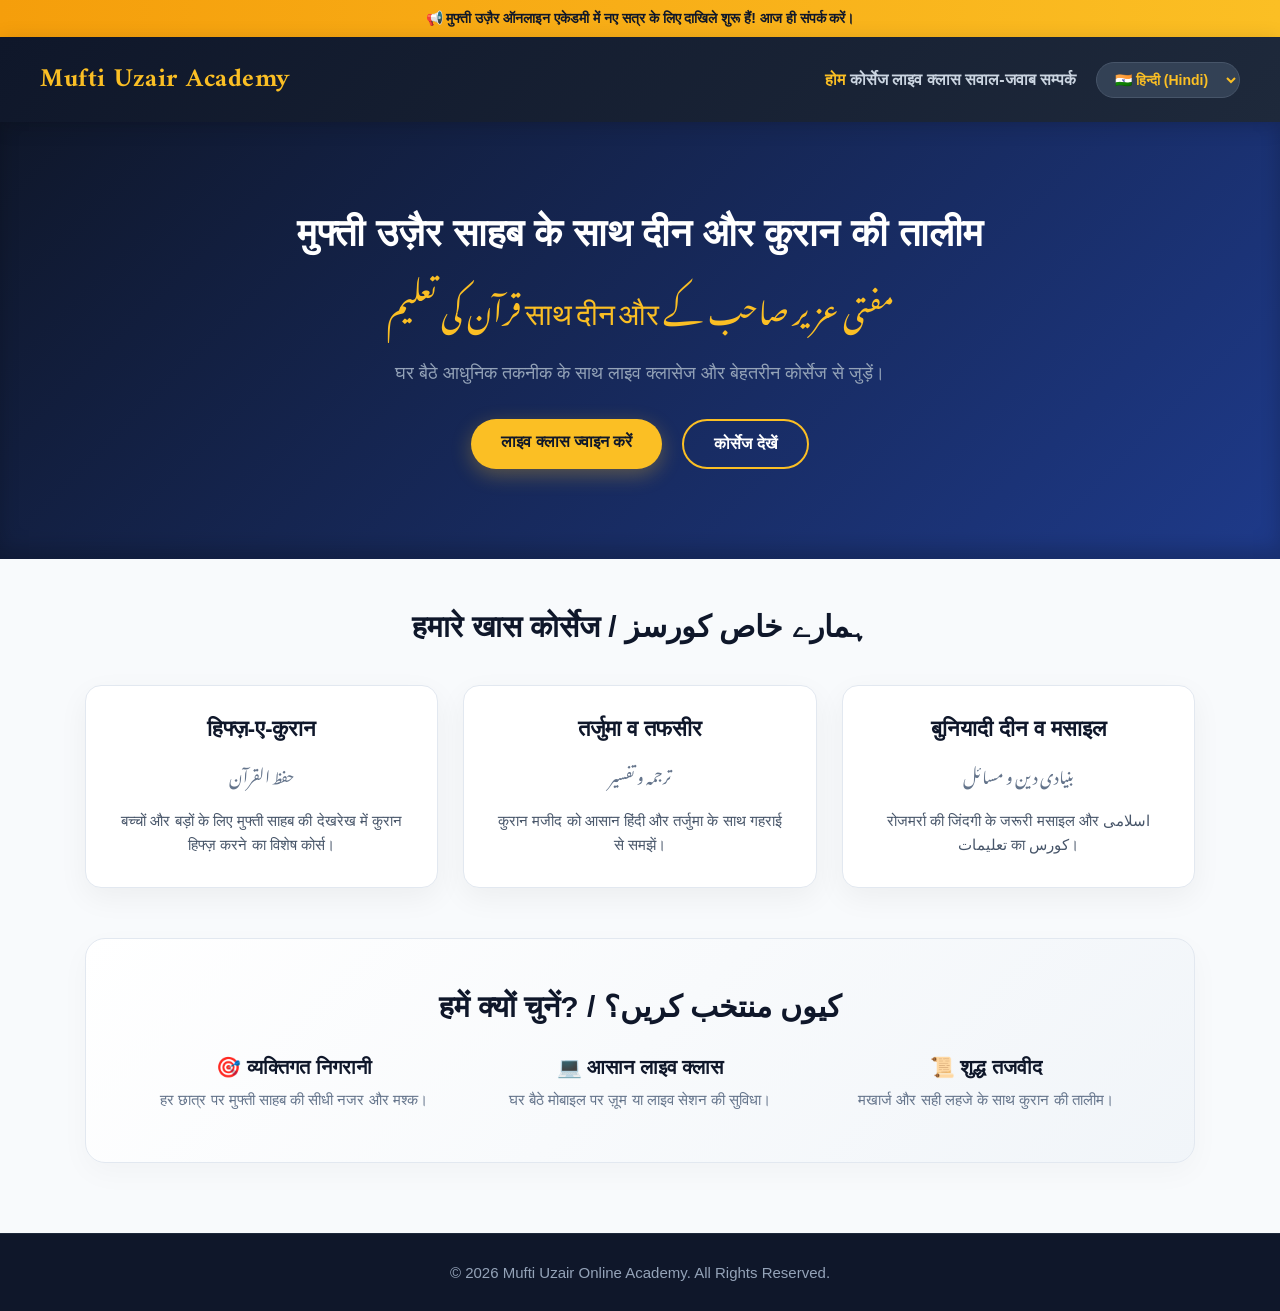
==== index.html @ c464a892 "Update index.html" ====
<!DOCTYPE html>
<html lang="hi">
<head>
    <meta charset="UTF-8">
    <meta name="viewport" content="width=device-width, initial-scale=1.0">
    <title>Mufti Uzair Online Academy - मुफ्ती उज़ैर ऑनलाइन एकेडमी</title>
    <!-- Google Fonts for World-Class Look -->
    <link href="https://fonts.googleapis.com/css2?family=Amiri:wght@700&family=Noto+Nastaliq+Urdu:wght@700&family=Segoe+UI:wght@400;600;700&display=swap" rel="stylesheet">
    <style>
        * {
            margin: 0;
            padding: 0;
            box-sizing: border-box;
            font-family: 'Segoe UI', Tahoma, Geneva, Verdana, sans-serif;
        }
        body {
            background-color: #f8fafc;
            color: #1e293b;
        }
        /* Top Notice Bar with Glow */
        .notice-bar {
            background: linear-gradient(90deg, #f59e0b, #fbbf24);
            color: #0f172a;
            text-align: center;
            padding: 10px;
            font-size: 14px;
            font-weight: 700;
            box-shadow: 0 2px 10px rgba(245, 158, 11, 0.3);
        }
        /* Header / Navbar */
        header {
            background: linear-gradient(135deg, #0f172a, #1e293b);
            color: white;
            padding: 20px 40px;
            display: flex;
            justify-content: space-between;
            align-items: center;
            box-shadow: 0 4px 20px rgba(0,0,0,0.15);
            flex-wrap: wrap;
            gap: 15px;
            position: sticky;
            top: 0;
            z-index: 1000;
        }
        .logo {
            font-size: 26px;
            font-weight: bold;
            color: #fbbf24;
            font-family: 'Amiri', serif;
            letter-spacing: 0.5px;
        }
        .nav-container {
            display: flex;
            align-items: center;
            gap: 20px;
            flex-wrap: wrap;
        }
        nav a {
            color: #cbd5e1;
            text-decoration: none;
            font-size: 16px;
            font-weight: 600;
            transition: 0.3s;
        }
        nav a:hover, nav a.active {
            color: #fbbf24;
        }
        /* Language Selector Dropdown */
        .lang-select {
            background-color: #334155;
            color: #fbbf24;
            border: 1px solid #475569;
            padding: 8px 14px;
            border-radius: 25px;
            font-size: 14px;
            font-weight: 600;
            cursor: pointer;
            outline: none;
            transition: 0.3s;
        }
        .lang-select:hover {
            border-color: #fbbf24;
        }
        .lang-select option {
            background-color: #1e293b;
            color: white;
        }
        /* Hero Section (Grand Entrance) */
        .hero {
            background: linear-gradient(135deg, #0f172a, #1e3a8a);
            color: white;
            text-align: center;
            padding: 90px 20px;
            box-shadow: inset 0 -10px 20px rgba(0,0,0,0.2);
        }
        .hero h1 {
            font-size: 38px;
            margin-bottom: 12px;
            color: #ffffff;
            font-weight: 700;
        }
        .hero .urdu-title {
            font-family: 'Noto Nastaliq Urdu', serif;
            font-size: 30px;
            color: #fbbf24;
            margin-bottom: 20px;
            direction: rtl;
        }
        .hero p {
            font-size: 18px;
            margin-bottom: 35px;
            color: #94a3b8;
            max-width: 700px;
            margin-left: auto;
            margin-right: auto;
        }
        .btn-container {
            display: flex;
            justify-content: center;
            gap: 20px;
            flex-wrap: wrap;
        }
        .btn {
            background-color: #fbbf24;
            color: #0f172a;
            padding: 14px 30px;
            border-radius: 30px;
            text-decoration: none;
            font-weight: 700;
            font-size: 16px;
            box-shadow: 0 6px 20px rgba(251, 191, 36, 0.3);
            transition: all 0.3s ease;
        }
        .btn-outline {
            background-color: transparent;
            color: white;
            border: 2px solid #fbbf24;
            box-shadow: none;
        }
        .btn:hover {
            transform: translateY(-3px);
            box-shadow: 0 10px 25px rgba(251, 191, 36, 0.4);
            background-color: #f59e0b;
            color: white;
        }
        .btn-outline:hover {
            background-color: #fbbf24;
            color: #0f172a;
        }
        /* Courses & Features Container */
        .container {
            max-width: 1150px;
            margin: 50px auto;
            padding: 0 20px;
        }
        .section-title {
            text-align: center;
            font-size: 30px;
            margin-bottom: 40px;
            color: #0f172a;
            font-weight: 700;
        }
        .grid {
            display: grid;
            grid-template-columns: repeat(auto-fit, minmax(300px, 1fr));
            gap: 25px;
        }
        /* Premium Glass Cards */
        .card {
            background: white;
            padding: 30px;
            border-radius: 16px;
            box-shadow: 0 10px 30px rgba(0,0,0,0.05);
            text-align: center;
            transition: all 0.3s ease;
            border: 1px solid #e2e8f0;
        }
        .card:hover {
            transform: translateY(-8px);
            box-shadow: 0 20px 40px rgba(15, 23, 42, 0.1);
            border-color: #fbbf24;
        }
        .card h3 {
            color: #0f172a;
            margin-bottom: 12px;
            font-size: 22px;
        }
        .card .urdu-text {
            font-family: 'Noto Nastaliq Urdu', serif;
            font-size: 16px;
            color: #64748b;
            direction: rtl;
            margin-bottom: 15px;
        }
        .card p {
            color: #475569;
            font-size: 15px;
            line-height: 1.6;
        }
        /* Why Choose Us Section */
        .features-box {
            background: linear-gradient(135deg, #ffffff, #f1f5f9);
            padding: 50px;
            border-radius: 20px;
            margin-top: 50px;
            box-shadow: 0 10px 30px rgba(0,0,0,0.03);
            border: 1px solid #e2e8f0;
        }
        .features-grid {
            display: grid;
            grid-template-columns: repeat(auto-fit, minmax(240px, 1fr));
            gap: 30px;
            text-align: center;
            margin-top: 30px;
        }
        .feature-item h4 {
            color: #0f172a;
            margin-bottom: 10px;
            font-size: 20px;
        }
        .feature-item p {
            font-size: 15px;
            color: #64748b;
            line-height: 1.5;
        }
        /* Footer */
        footer {
            background-color: #0f172a;
            color: #94a3b8;
            text-align: center;
            padding: 30px;
            margin-top: 70px;
            font-size: 15px;
            border-top: 1px solid #1e293b;
        }
    </style>
</head>
<body>

    <!-- Top Notice Bar -->
    <div class="notice-bar">
        📢 मुफ्ती उज़ैर ऑनलाइन एकेडमी में नए सत्र के लिए दाखिले शुरू हैं! आज ही संपर्क करें।
    </div>

    <!-- Header -->
    <header>
        <div class="logo">Mufti Uzair Academy</div>
        <div class="nav-container">
            <nav>
                <a href="index.html" class="active" style="color: #fbbf24;">होम</a>
                <a href="courses.html">कोर्सेज</a>
                <a href="live.html">लाइव क्लास</a>
                <a href="faq.html">सवाल-जवाब</a>
                <a href="contact.html">सम्पर्क</a>
            </nav>
            <!-- Language Switcher Dropdown -->
            <select class="lang-select" onchange="changeLanguage(this.value)">
                <option value="hi">🇮🇳 हिन्दी (Hindi)</option>
                <option value="en">🇬🇧 English</option>
                <option value="ur">🇵🇰 اردو (Urdu)</option>
            </select>
        </div>
    </header>

    <!-- Hero Section -->
    <section class="hero">
        <h1>मुफ्ती उज़ैर साहब के साथ दीन और कुरान की तालीम</h1>
        <div class="urdu-title">مفتی عزیر صاحب کے साथ दीन और قرآن کی تعلیم</div>
        <p>घर बैठे आधुनिक तकनीक के साथ लाइव क्लासेज और बेहतरीन कोर्सेज से जुड़ें।</p>
        <div class="btn-container">
            <a href="live.html" class="btn">लाइव क्लास ज्वाइन करें</a>
            <a href="courses.html" class="btn btn-outline">कोर्सेज देखें</a>
        </div>
    </section>

    <!-- Courses Section -->
    <div class="container">
        <h2 class="section-title">हमारे खास कोर्सेज / ہمارے خاص کورسز</h2>
        <div class="grid">
            <div class="card">
                <h3>हिफ्ज़-ए-कुरान</h3>
                <div class="urdu-text">حفظ القرآن</div>
                <p>बच्चों और बड़ों के लिए मुफ्ती साहब की देखरेख में कुरान हिफ्ज़ करने का विशेष कोर्स।</p>
            </div>
            <div class="card">
                <h3>तर्जुमा व तफसीर</h3>
                <div class="urdu-text">ترجمہ و تفسیر</div>
                <p>कुरान मजीद को आसान हिंदी और तर्जुमा के साथ गहराई से समझें।</p>
            </div>
            <div class="card">
                <h3>बुनियादी दीन व मसाइल</h3>
                <div class="urdu-text">بنیادی دین و مسائل</div>
                <p>रोजमर्रा की जिंदगी के जरूरी मसाइल और اسلامی تعلیمات का کورس।</p>
            </div>
        </div>

        <!-- Why Choose Us Section -->
        <div class="features-box">
            <h2 class="section-title" style="margin-bottom: 15px;">हमें क्यों चुनें? / کیوں منتخب کریں؟</h2>
            <div class="features-grid">
                <div class="feature-item">
                    <h4>🎯 व्यक्तिगत निगरानी</h4>
                    <p>हर छात्र पर मुफ्ती साहब की सीधी नजर और मश्क।</p>
                </div>
                <div class="feature-item">
                    <h4>💻 आसान लाइव क्लास</h4>
                    <p>घर बैठे मोबाइल पर ज़ूम या लाइव सेशन की सुविधा।</p>
                </div>
                <div class="feature-item">
                    <h4>📜 शुद्ध तजवीद</h4>
                    <p>मखार्ज और सही लहजे के साथ कुरान की तालीम।</p>
                </div>
            </div>
        </div>
    </div>

    <!-- Footer -->
    <footer>
        <p>&copy; 2026 Mufti Uzair Online Academy. All Rights Reserved.</p>
    </footer>

    <script>
        function changeLanguage(lang) {
            if(lang === 'ur') {
                alert('اردو زبان का انتخاب کر लिया गया है। (Urdu mode selected)');
            } else if(lang === 'en') {
                alert('English language selected.');
            } else {
                alert('हिंदी भाषा चुनी गई है।');
            }
        }
    </script>

</body>
</html>
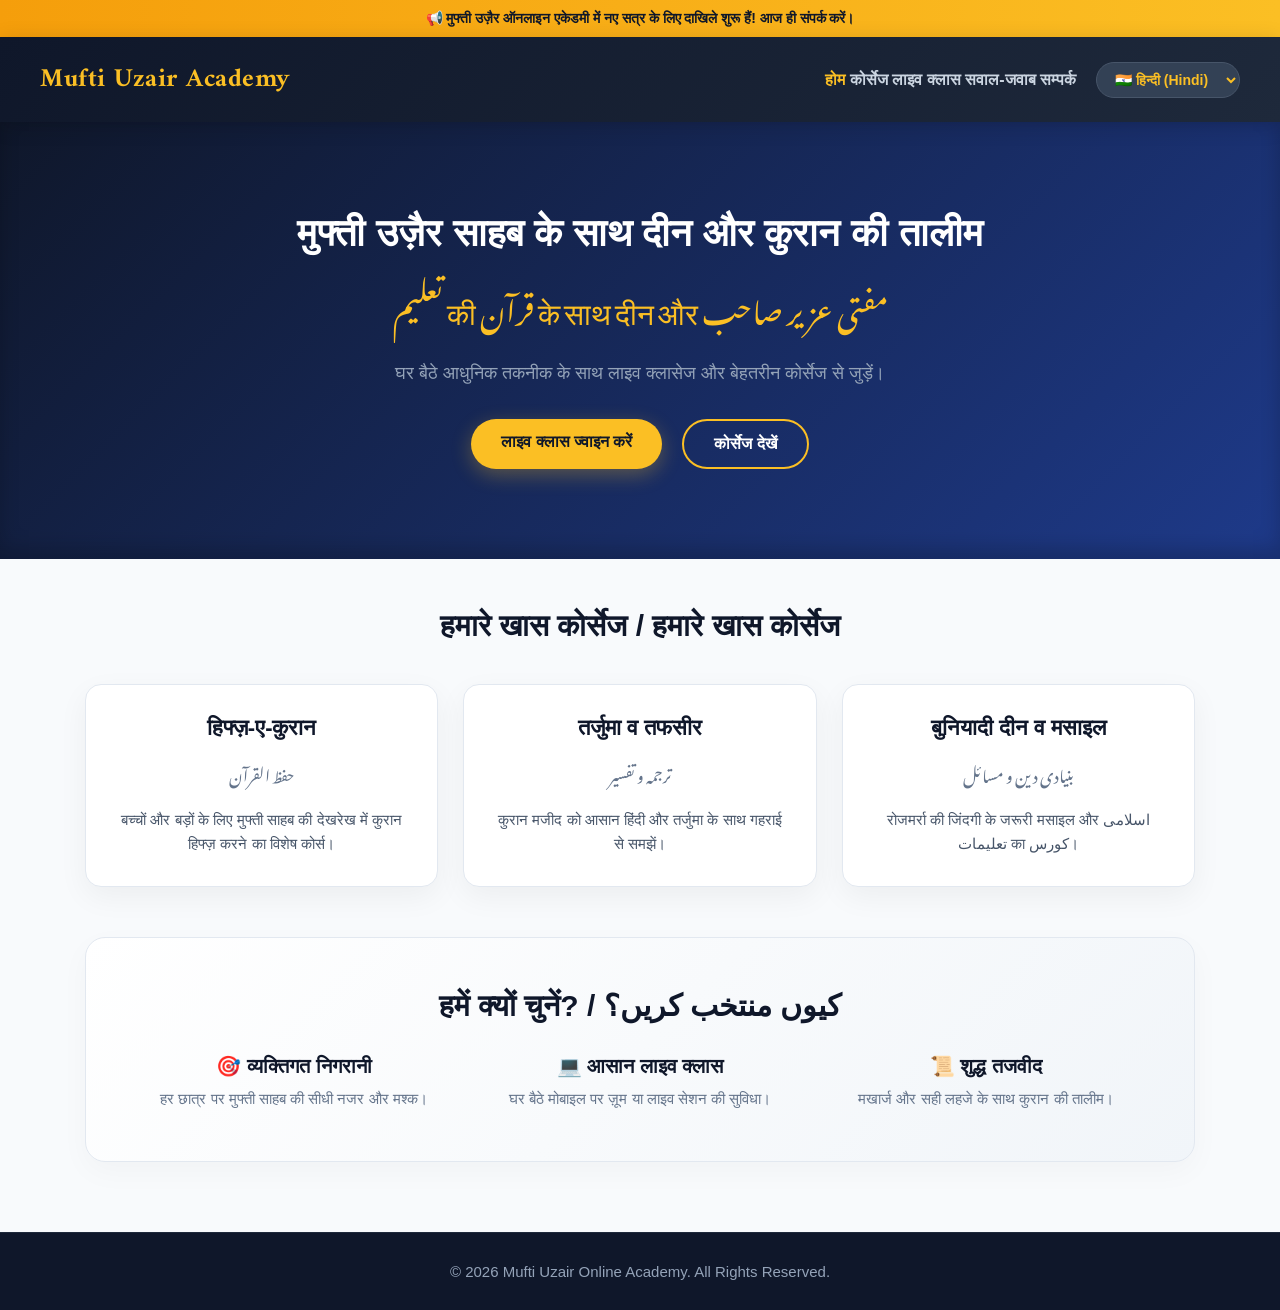
==== commit 55914f4a: "Update index.html" ====
--- a/index.html
+++ b/index.html
@@ -3,7 +3,7 @@
 <head>
     <meta charset="UTF-8">
     <meta name="viewport" content="width=device-width, initial-scale=1.0">
-    <title>Mufti Uzair Online Academy - मुफ्ती उज़ैर ऑनलाइन एकेडमी</title>
+    <title id="page-title">Mufti Uzair Online Academy - मुफ्ती उज़ैर ऑनलाइन एकेडमी</title>
     <!-- Google Fonts for World-Class Look -->
     <link href="https://fonts.googleapis.com/css2?family=Amiri:wght@700&family=Noto+Nastaliq+Urdu:wght@700&family=Segoe+UI:wght@400;600;700&display=swap" rel="stylesheet">
     <style>
@@ -238,7 +238,7 @@
 <body>
 
     <!-- Top Notice Bar -->
-    <div class="notice-bar">
+    <div class="notice-bar" id="notice-text">
         📢 मुफ्ती उज़ैर ऑनलाइन एकेडमी में नए सत्र के लिए दाखिले शुरू हैं! आज ही संपर्क करें।
     </div>
 
@@ -247,13 +247,13 @@
         <div class="logo">Mufti Uzair Academy</div>
         <div class="nav-container">
             <nav>
-                <a href="index.html" class="active" style="color: #fbbf24;">होम</a>
-                <a href="courses.html">कोर्सेज</a>
-                <a href="live.html">लाइव क्लास</a>
-                <a href="faq.html">सवाल-जवाब</a>
-                <a href="contact.html">सम्पर्क</a>
+                <a href="index.html" class="active" style="color: #fbbf24;" id="nav-home">होम</a>
+                <a href="courses.html" id="nav-courses">कोर्सेज</a>
+                <a href="live.html" id="nav-live">लाइव क्लास</a>
+                <a href="faq.html" id="nav-faq">सवाल-जवाब</a>
+                <a href="contact.html" id="nav-contact">सम्पर्क</a>
             </nav>
-            <!-- Language Switcher Dropdown -->
+            <!-- Language Selector Dropdown -->
             <select class="lang-select" onchange="changeLanguage(this.value)">
                 <option value="hi">🇮🇳 हिन्दी (Hindi)</option>
                 <option value="en">🇬🇧 English</option>
@@ -264,51 +264,51 @@
 
     <!-- Hero Section -->
     <section class="hero">
-        <h1>मुफ्ती उज़ैर साहब के साथ दीन और कुरान की तालीम</h1>
-        <div class="urdu-title">مفتی عزیر صاحب کے साथ दीन और قرآن کی تعلیم</div>
-        <p>घर बैठे आधुनिक तकनीक के साथ लाइव क्लासेज और बेहतरीन कोर्सेज से जुड़ें।</p>
+        <h1 id="hero-title">मुफ्ती उज़ैर साहब के साथ दीन और कुरान की तालीम</h1>
+        <div class="urdu-title">مفتی عزیر صاحب के साथ दीन और قرآن की تعلیم</div>
+        <p id="hero-desc">घर बैठे आधुनिक तकनीक के साथ लाइव क्लासेज और बेहतरीन कोर्सेज से जुड़ें।</p>
         <div class="btn-container">
-            <a href="live.html" class="btn">लाइव क्लास ज्वाइन करें</a>
-            <a href="courses.html" class="btn btn-outline">कोर्सेज देखें</a>
+            <a href="live.html" class="btn" id="btn-live">लाइव क्लास ज्वाइन करें</a>
+            <a href="courses.html" class="btn btn-outline" id="btn-courses">कोर्सेज देखें</a>
         </div>
     </section>
 
     <!-- Courses Section -->
     <div class="container">
-        <h2 class="section-title">हमारे खास कोर्सेज / ہمارے خاص کورسز</h2>
+        <h2 class="section-title" id="sec-courses-title">हमारे खास कोर्सेज / हमारे खास कोर्सेज</h2>
         <div class="grid">
             <div class="card">
-                <h3>हिफ्ज़-ए-कुरान</h3>
+                <h3 id="course-1-title">हिफ्ज़-ए-कुरान</h3>
                 <div class="urdu-text">حفظ القرآن</div>
-                <p>बच्चों और बड़ों के लिए मुफ्ती साहब की देखरेख में कुरान हिफ्ज़ करने का विशेष कोर्स।</p>
+                <p id="course-1-desc">बच्चों और बड़ों के लिए मुफ्ती साहब की देखरेख में कुरान हिफ्ज़ करने का विशेष कोर्स।</p>
             </div>
             <div class="card">
-                <h3>तर्जुमा व तफसीर</h3>
+                <h3 id="course-2-title">तर्जुमा व तफसीर</h3>
                 <div class="urdu-text">ترجمہ و تفسیر</div>
-                <p>कुरान मजीद को आसान हिंदी और तर्जुमा के साथ गहराई से समझें।</p>
+                <p id="course-2-desc">कुरान मजीद को आसान हिंदी और तर्जुमा के साथ गहराई से समझें।</p>
             </div>
             <div class="card">
-                <h3>बुनियादी दीन व मसाइल</h3>
+                <h3 id="course-3-title">बुनियादी दीन व मसाइल</h3>
                 <div class="urdu-text">بنیادی دین و مسائل</div>
-                <p>रोजमर्रा की जिंदगी के जरूरी मसाइल और اسلامی تعلیمات का کورس।</p>
+                <p id="course-3-desc">रोजमर्रा की जिंदगी के जरूरी मसाइल और اسلامی تعلیمات का کورس।</p>
             </div>
         </div>
 
         <!-- Why Choose Us Section -->
         <div class="features-box">
-            <h2 class="section-title" style="margin-bottom: 15px;">हमें क्यों चुनें? / کیوں منتخب کریں؟</h2>
+            <h2 class="section-title" style="margin-bottom: 15px;" id="sec-why-title">हमें क्यों चुनें? / کیوں منتخب کریں؟</h2>
             <div class="features-grid">
                 <div class="feature-item">
-                    <h4>🎯 व्यक्तिगत निगरानी</h4>
-                    <p>हर छात्र पर मुफ्ती साहब की सीधी नजर और मश्क।</p>
+                    <h4 id="feat-1-title">🎯 व्यक्तिगत निगरानी</h4>
+                    <p id="feat-1-desc">हर छात्र पर मुफ्ती साहब की सीधी नजर और मश्क।</p>
                 </div>
                 <div class="feature-item">
-                    <h4>💻 आसान लाइव क्लास</h4>
-                    <p>घर बैठे मोबाइल पर ज़ूम या लाइव सेशन की सुविधा।</p>
+                    <h4 id="feat-2-title">💻 आसान लाइव क्लास</h4>
+                    <p id="feat-2-desc">घर बैठे मोबाइल पर ज़ूम या लाइव सेशन की सुविधा।</p>
                 </div>
                 <div class="feature-item">
-                    <h4>📜 शुद्ध तजवीद</h4>
-                    <p>मखार्ज और सही लहजे के साथ कुरान की तालीम।</p>
+                    <h4 id="feat-3-title">📜 शुद्ध तजवीद</h4>
+                    <p id="feat-3-desc">मखार्ज और सही लहजे के साथ कुरान की तालीम।</p>
                 </div>
             </div>
         </div>
@@ -316,17 +316,66 @@
 
     <!-- Footer -->
     <footer>
-        <p>&copy; 2026 Mufti Uzair Online Academy. All Rights Reserved.</p>
+        <p id="footer-text">&copy; 2026 Mufti Uzair Online Academy. All Rights Reserved.</p>
     </footer>
 
+    <!-- JavaScript Smart Language Engine -->
     <script>
         function changeLanguage(lang) {
-            if(lang === 'ur') {
-                alert('اردو زبان का انتخاب کر लिया गया है। (Urdu mode selected)');
-            } else if(lang === 'en') {
-                alert('English language selected.');
+            if (lang === 'ur') {
+                document.getElementById('notice-text').innerText = "📢 مفتی عزیر آن لائن اکیڈمی میں نئے سیشن کے لیے داخلے جاری ہیں! آج ہی رابطہ کریں۔";
+                document.getElementById('nav-home').innerText = "ہوم";
+                document.getElementById('nav-courses').innerText = "کورسز";
+                document.getElementById('nav-live').innerText = "لائیو کلاس";
+                document.getElementById('nav-faq').innerText = "سوال و جواب";
+                document.getElementById('nav-contact').innerText = "رابطہ";
+                document.getElementById('hero-title').innerText = "مفتی عزیر صاحب کے ساتھ دین اور قرآن کی تعلیم";
+                document.getElementById('hero-desc').innerText = "گھر بیٹھے جدید ٹیکنالوجی کے ساتھ لائیو کلاسز اور بہترین کورسز سے جڑیں۔";
+                document.getElementById('btn-live').innerText = "لائیو کلاس جوائن کریں";
+                document.getElementById('btn-courses').innerText = "کورسز دیکھیں";
+                document.getElementById('sec-courses-title').innerText = "ہمارے خاص کورسز";
+                document.getElementById('course-1-title').innerText = "حفظ القرآن";
+                document.getElementById('course-1-desc').innerText = "بچوں اور بڑوں کے لیے مفتی صاحب کی نگرانی میں قرآن حفظ کرنے کا خصوصی کورس۔";
+                document.getElementById('course-2-title').innerText = "ترجمہ و تفسیر";
+                document.getElementById('course-2-desc').innerText = "قرآن مجید کو آسان فہم ترجمہ کے ساتھ گہرائی سے سمجھیں۔";
+                document.getElementById('course-3-title').innerText = "بنیادی دین و مسائل";
+                document.getElementById('course-3-desc').innerText = "روزمرہ زندگی کے ضروری مسائل اور اسلامی تعلیمات کا کورس۔";
+                document.getElementById('sec-why-title').innerText = "ہمیں کیوں منتخب کریں؟";
+                document.getElementById('feat-1-title').innerText = "🎯 ذاتی نگرانی";
+                document.getElementById('feat-1-desc').innerText = "ہر طالب علم پر مفتی صاحب کی براہ راست نظر۔";
+                document.getElementById('feat-2-title').innerText = "💻 آسان لائیو کلاس";
+                document.getElementById('feat-2-desc').innerText = "گھر بیٹھے موبائل پر لائیو سیشن کی سہولت۔";
+                document.getElementById('feat-3-title').innerText = "📜 خالص تجوید";
+                document.getElementById('feat-3-desc').innerText = "م مخارج اور درست لہجے کے ساتھ قرآن کی تعلیم۔";
+                document.getElementById('footer-text').innerHTML = "&copy; 2026 مفتی عزیر آن لائن اکیڈمی۔ جملہ حقوق محفوظ ہیں۔";
+            } else if (lang === 'en') {
+                document.getElementById('notice-text').innerText = "📢 Admissions are open for the new session at Mufti Uzair Online Academy! Contact us today.";
+                document.getElementById('nav-home').innerText = "Home";
+                document.getElementById('nav-courses').innerText = "Courses";
+                document.getElementById('nav-live').innerText = "Live Class";
+                document.getElementById('nav-faq').innerText = "FAQ";
+                document.getElementById('nav-contact').innerText = "Contact";
+                document.getElementById('hero-title').innerText = "Learn Deen & Quran with Mufti Uzair";
+                document.getElementById('hero-desc').innerText = "Connect with live classes and premium courses from home using modern technology.";
+                document.getElementById('btn-live').innerText = "Join Live Class";
+                document.getElementById('btn-courses').innerText = "View Courses";
+                document.getElementById('sec-courses-title').innerText = "Our Special Courses";
+                document.getElementById('course-1-title').innerText = "Hifz-e-Quran";
+                document.getElementById('course-1-desc').innerText = "Special course for memorizing the Quran under the direct guidance of Mufti Uzair.";
+                document.getElementById('course-2-title').innerText = "Tarjuma & Tafseer";
+                document.getElementById('course-2-desc').innerText = "Understand the Quran deeply with easy translation and explanation.";
+                document.getElementById('course-3-title').innerText = "Basic Deen & Masail";
+                document.getElementById('course-3-desc').innerText = "Essential daily life Islamic teachings and rulings course.";
+                document.getElementById('sec-why-title').innerText = "Why Choose Us?";
+                document.getElementById('feat-1-title').innerText = "🎯 Personal Attention";
+                document.getElementById('feat-1-desc').innerText = "Direct supervision and guidance for every student.";
+                document.getElementById('feat-2-title').innerText = "💻 Easy Live Classes";
+                document.getElementById('feat-2-desc').innerText = "Live sessions directly on your mobile from home.";
+                document.getElementById('feat-3-title').innerText = "📜 Pure Tajweed";
+                document.getElementById('feat-3-desc').innerText = "Quran education with correct pronunciation and accent.";
+                document.getElementById('footer-text').innerHTML = "&copy; 2026 Mufti Uzair Online Academy. All Rights Reserved.";
             } else {
-                alert('हिंदी भाषा चुनी गई है।');
+                location.reload(); // Reset back to default Hindi
             }
         }
     </script>
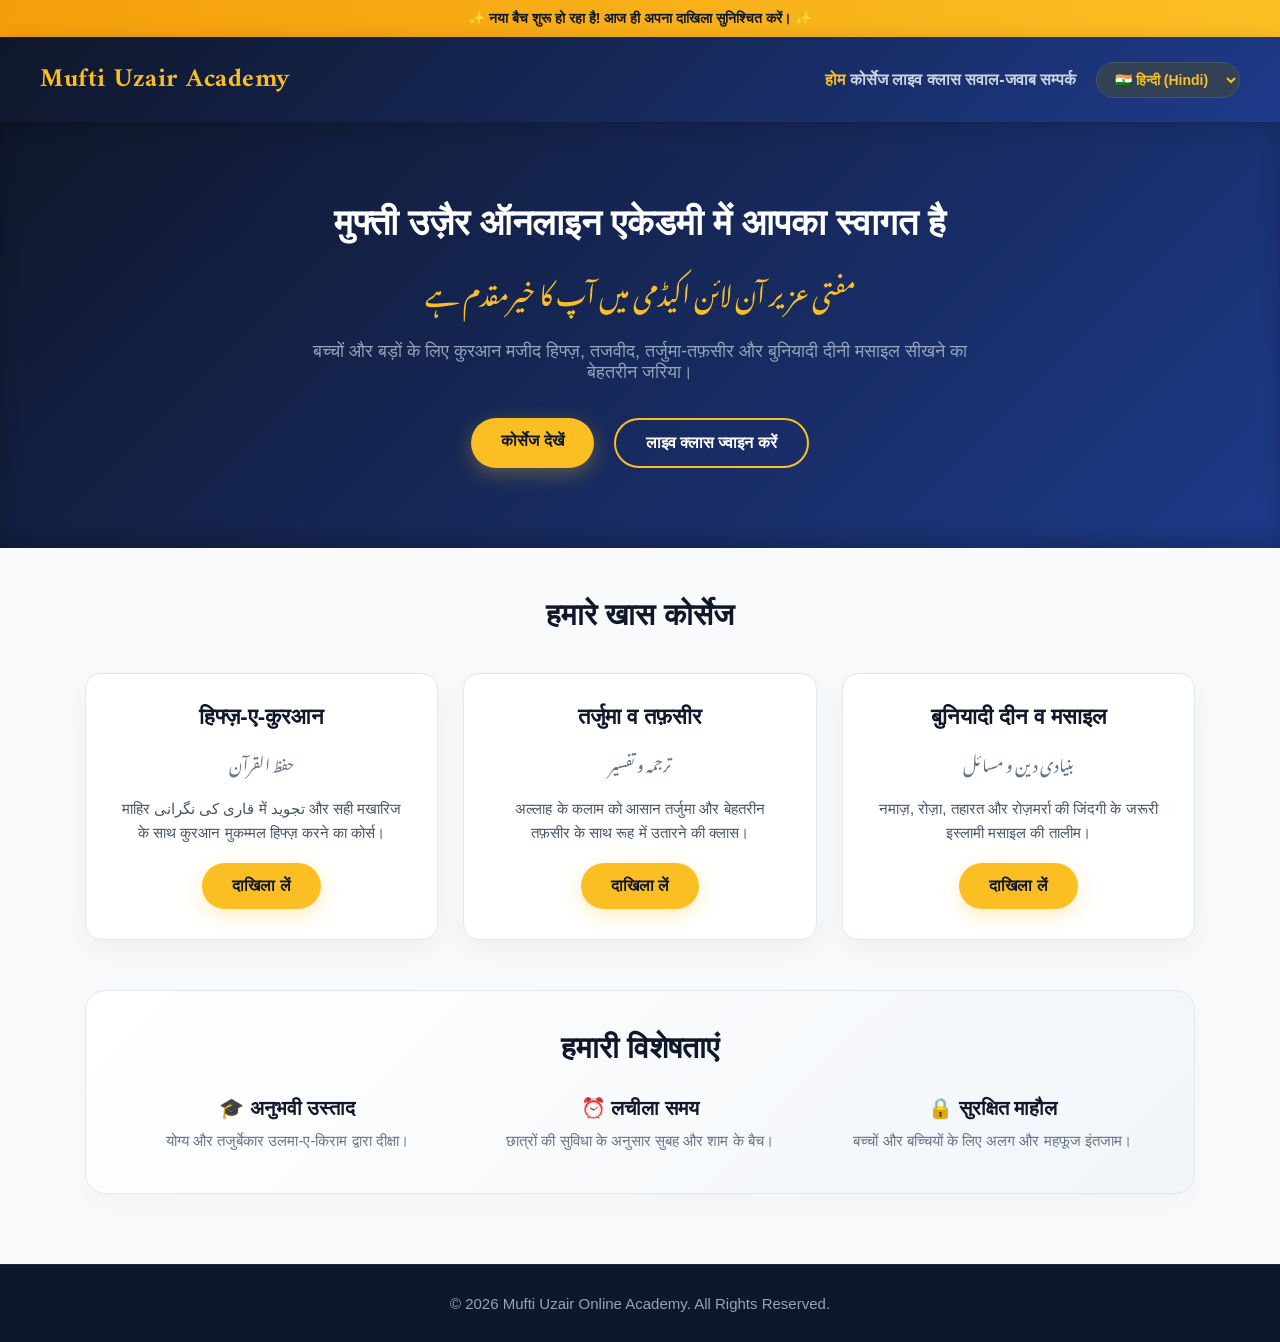
==== commit 6d852783: "Update index.html" ====
--- a/index.html
+++ b/index.html
@@ -3,246 +3,20 @@
 <head>
     <meta charset="UTF-8">
     <meta name="viewport" content="width=device-width, initial-scale=1.0">
-    <title id="page-title">Mufti Uzair Online Academy - मुफ्ती उज़ैर ऑनलाइन एकेडमी</title>
+    <title id="page-title">Mufti Uzair Online Academy</title>
     <!-- Google Fonts for World-Class Look -->
     <link href="https://fonts.googleapis.com/css2?family=Amiri:wght@700&family=Noto+Nastaliq+Urdu:wght@700&family=Segoe+UI:wght@400;600;700&display=swap" rel="stylesheet">
-    <style>
-        * {
-            margin: 0;
-            padding: 0;
-            box-sizing: border-box;
-            font-family: 'Segoe UI', Tahoma, Geneva, Verdana, sans-serif;
-        }
-        body {
-            background-color: #f8fafc;
-            color: #1e293b;
-        }
-        /* Top Notice Bar with Glow */
-        .notice-bar {
-            background: linear-gradient(90deg, #f59e0b, #fbbf24);
-            color: #0f172a;
-            text-align: center;
-            padding: 10px;
-            font-size: 14px;
-            font-weight: 700;
-            box-shadow: 0 2px 10px rgba(245, 158, 11, 0.3);
-        }
-        /* Header / Navbar */
-        header {
-            background: linear-gradient(135deg, #0f172a, #1e293b);
-            color: white;
-            padding: 20px 40px;
-            display: flex;
-            justify-content: space-between;
-            align-items: center;
-            box-shadow: 0 4px 20px rgba(0,0,0,0.15);
-            flex-wrap: wrap;
-            gap: 15px;
-            position: sticky;
-            top: 0;
-            z-index: 1000;
-        }
-        .logo {
-            font-size: 26px;
-            font-weight: bold;
-            color: #fbbf24;
-            font-family: 'Amiri', serif;
-            letter-spacing: 0.5px;
-        }
-        .nav-container {
-            display: flex;
-            align-items: center;
-            gap: 20px;
-            flex-wrap: wrap;
-        }
-        nav a {
-            color: #cbd5e1;
-            text-decoration: none;
-            font-size: 16px;
-            font-weight: 600;
-            transition: 0.3s;
-        }
-        nav a:hover, nav a.active {
-            color: #fbbf24;
-        }
-        /* Language Selector Dropdown */
-        .lang-select {
-            background-color: #334155;
-            color: #fbbf24;
-            border: 1px solid #475569;
-            padding: 8px 14px;
-            border-radius: 25px;
-            font-size: 14px;
-            font-weight: 600;
-            cursor: pointer;
-            outline: none;
-            transition: 0.3s;
-        }
-        .lang-select:hover {
-            border-color: #fbbf24;
-        }
-        .lang-select option {
-            background-color: #1e293b;
-            color: white;
-        }
-        /* Hero Section (Grand Entrance) */
-        .hero {
-            background: linear-gradient(135deg, #0f172a, #1e3a8a);
-            color: white;
-            text-align: center;
-            padding: 90px 20px;
-            box-shadow: inset 0 -10px 20px rgba(0,0,0,0.2);
-        }
-        .hero h1 {
-            font-size: 38px;
-            margin-bottom: 12px;
-            color: #ffffff;
-            font-weight: 700;
-        }
-        .hero .urdu-title {
-            font-family: 'Noto Nastaliq Urdu', serif;
-            font-size: 30px;
-            color: #fbbf24;
-            margin-bottom: 20px;
-            direction: rtl;
-        }
-        .hero p {
-            font-size: 18px;
-            margin-bottom: 35px;
-            color: #94a3b8;
-            max-width: 700px;
-            margin-left: auto;
-            margin-right: auto;
-        }
-        .btn-container {
-            display: flex;
-            justify-content: center;
-            gap: 20px;
-            flex-wrap: wrap;
-        }
-        .btn {
-            background-color: #fbbf24;
-            color: #0f172a;
-            padding: 14px 30px;
-            border-radius: 30px;
-            text-decoration: none;
-            font-weight: 700;
-            font-size: 16px;
-            box-shadow: 0 6px 20px rgba(251, 191, 36, 0.3);
-            transition: all 0.3s ease;
-        }
-        .btn-outline {
-            background-color: transparent;
-            color: white;
-            border: 2px solid #fbbf24;
-            box-shadow: none;
-        }
-        .btn:hover {
-            transform: translateY(-3px);
-            box-shadow: 0 10px 25px rgba(251, 191, 36, 0.4);
-            background-color: #f59e0b;
-            color: white;
-        }
-        .btn-outline:hover {
-            background-color: #fbbf24;
-            color: #0f172a;
-        }
-        /* Courses & Features Container */
-        .container {
-            max-width: 1150px;
-            margin: 50px auto;
-            padding: 0 20px;
-        }
-        .section-title {
-            text-align: center;
-            font-size: 30px;
-            margin-bottom: 40px;
-            color: #0f172a;
-            font-weight: 700;
-        }
-        .grid {
-            display: grid;
-            grid-template-columns: repeat(auto-fit, minmax(300px, 1fr));
-            gap: 25px;
-        }
-        /* Premium Glass Cards */
-        .card {
-            background: white;
-            padding: 30px;
-            border-radius: 16px;
-            box-shadow: 0 10px 30px rgba(0,0,0,0.05);
-            text-align: center;
-            transition: all 0.3s ease;
-            border: 1px solid #e2e8f0;
-        }
-        .card:hover {
-            transform: translateY(-8px);
-            box-shadow: 0 20px 40px rgba(15, 23, 42, 0.1);
-            border-color: #fbbf24;
-        }
-        .card h3 {
-            color: #0f172a;
-            margin-bottom: 12px;
-            font-size: 22px;
-        }
-        .card .urdu-text {
-            font-family: 'Noto Nastaliq Urdu', serif;
-            font-size: 16px;
-            color: #64748b;
-            direction: rtl;
-            margin-bottom: 15px;
-        }
-        .card p {
-            color: #475569;
-            font-size: 15px;
-            line-height: 1.6;
-        }
-        /* Why Choose Us Section */
-        .features-box {
-            background: linear-gradient(135deg, #ffffff, #f1f5f9);
-            padding: 50px;
-            border-radius: 20px;
-            margin-top: 50px;
-            box-shadow: 0 10px 30px rgba(0,0,0,0.03);
-            border: 1px solid #e2e8f0;
-        }
-        .features-grid {
-            display: grid;
-            grid-template-columns: repeat(auto-fit, minmax(240px, 1fr));
-            gap: 30px;
-            text-align: center;
-            margin-top: 30px;
-        }
-        .feature-item h4 {
-            color: #0f172a;
-            margin-bottom: 10px;
-            font-size: 20px;
-        }
-        .feature-item p {
-            font-size: 15px;
-            color: #64748b;
-            line-height: 1.5;
-        }
-        /* Footer */
-        footer {
-            background-color: #0f172a;
-            color: #94a3b8;
-            text-align: center;
-            padding: 30px;
-            margin-top: 70px;
-            font-size: 15px;
-            border-top: 1px solid #1e293b;
-        }
-    </style>
+    <!-- Link to our External CSS File -->
+    <link rel="stylesheet" href="style.css">
 </head>
 <body>
 
-    <!-- Top Notice Bar -->
-    <div class="notice-bar" id="notice-text">
-        📢 मुफ्ती उज़ैर ऑनलाइन एकेडमी में नए सत्र के लिए दाखिले शुरू हैं! आज ही संपर्क करें।
+    <!-- Top Notice Bar with Glow -->
+    <div class="notice-bar">
+        ✨ नया बैच शुरू हो रहा है! आज ही अपना दाखिला सुनिश्चित करें। ✨
     </div>
 
-    <!-- Header -->
+    <!-- Header / Navbar -->
     <header>
         <div class="logo">Mufti Uzair Academy</div>
         <div class="nav-container">
@@ -262,53 +36,62 @@
         </div>
     </header>
 
-    <!-- Hero Section -->
+    <!-- Hero / Banner Section -->
     <section class="hero">
-        <h1 id="hero-title">मुफ्ती उज़ैर साहब के साथ दीन और कुरान की तालीम</h1>
-        <div class="urdu-title">مفتی عزیر صاحب के साथ दीन और قرآن की تعلیم</div>
-        <p id="hero-desc">घर बैठे आधुनिक तकनीक के साथ लाइव क्लासेज और बेहतरीन कोर्सेज से जुड़ें।</p>
+        <h1 id="banner-title">मुफ्ती उज़ैर ऑनलाइन एकेडमी में आपका स्वागत है</h1>
+        <div class="urdu-title">مفتی عزیر آن لائن اکیڈمی میں آپ کا خیرمقدم ہے</div>
+        <p id="banner-desc">बच्चों और बड़ों के लिए कुरआन मजीद हिफ्ज़, तजवीद, तर्जुमा-तफ़सीर और बुनियादी दीनी मसाइल सीखने का बेहतरीन जरिया।</p>
         <div class="btn-container">
-            <a href="live.html" class="btn" id="btn-live">लाइव क्लास ज्वाइन करें</a>
-            <a href="courses.html" class="btn btn-outline" id="btn-courses">कोर्सेज देखें</a>
+            <a href="courses.html" class="btn" id="btn-explore">कोर्सेज देखें</a>
+            <a href="live.html" class="btn btn-outline" id="btn-join-live">लाइव क्लास ज्वाइन करें</a>
         </div>
     </section>
 
-    <!-- Courses Section -->
+    <!-- Main Container for Courses -->
     <div class="container">
-        <h2 class="section-title" id="sec-courses-title">हमारे खास कोर्सेज / हमारे खास कोर्सेज</h2>
+        <h2 class="section-title" id="sec-courses-title">हमारे खास कोर्सेज</h2>
         <div class="grid">
+            <!-- Course 1 -->
             <div class="card">
-                <h3 id="course-1-title">हिफ्ज़-ए-कुरान</h3>
-                <div class="urdu-text">حفظ القرآن</div>
-                <p id="course-1-desc">बच्चों और बड़ों के लिए मुफ्ती साहब की देखरेख में कुरान हिफ्ज़ करने का विशेष कोर्स।</p>
+                <h3 id="c1-title">हिफ्ज़-ए-कुरआन</h3>
+                <div class="urdu-text" id="c1-urdu">حفظ القرآن</div>
+                <p id="c1-desc">माहिर قاری کی نگرانی में تجوید और सही मखारिज के साथ कुरआन मुकम्मल हिफ्ज़ करने का कोर्स।</p>
+                <br>
+                <a href="contact.html" class="btn-enroll" id="c1-btn">दाखिला लें</a>
             </div>
+            <!-- Course 2 -->
             <div class="card">
-                <h3 id="course-2-title">तर्जुमा व तफसीर</h3>
-                <div class="urdu-text">ترجمہ و تفسیر</div>
-                <p id="course-2-desc">कुरान मजीद को आसान हिंदी और तर्जुमा के साथ गहराई से समझें।</p>
+                <h3 id="c2-title">तर्जुमा व तफ़सीर</h3>
+                <div class="urdu-text" id="c2-urdu">ترجمہ و تفسیر</div>
+                <p id="c2-desc">अल्लाह के कलाम को आसान तर्जुमा और बेहतरीन तफ़सीर के साथ रूह में उतारने की क्लास।</p>
+                <br>
+                <a href="contact.html" class="btn-enroll" id="c2-btn">दाखिला लें</a>
             </div>
+            <!-- Course 3 -->
             <div class="card">
-                <h3 id="course-3-title">बुनियादी दीन व मसाइल</h3>
-                <div class="urdu-text">بنیادی دین و مسائل</div>
-                <p id="course-3-desc">रोजमर्रा की जिंदगी के जरूरी मसाइल और اسلامی تعلیمات का کورس।</p>
+                <h3 id="c3-title">बुनियादी दीन व मसाइल</h3>
+                <div class="urdu-text" id="c3-urdu">بنیادی دین و مسائل</div>
+                <p id="c3-desc">नमाज़, रोज़ा, तहारत और रोज़मर्रा की जिंदगी के जरूरी इस्लामी मसाइल की तालीम।</p>
+                <br>
+                <a href="contact.html" class="btn-enroll" id="c3-btn">दाखिला लें</a>
             </div>
         </div>
 
-        <!-- Why Choose Us Section -->
+        <!-- Academy Features Box -->
         <div class="features-box">
-            <h2 class="section-title" style="margin-bottom: 15px;" id="sec-why-title">हमें क्यों चुनें? / کیوں منتخب کریں؟</h2>
+            <h2 class="section-title" style="margin-bottom: 20px;">हमारी विशेषताएं</h2>
             <div class="features-grid">
                 <div class="feature-item">
-                    <h4 id="feat-1-title">🎯 व्यक्तिगत निगरानी</h4>
-                    <p id="feat-1-desc">हर छात्र पर मुफ्ती साहब की सीधी नजर और मश्क।</p>
+                    <h4>🎓 अनुभवी उस्ताद</h4>
+                    <p>योग्य और तजुर्बेकार उलमा-ए-किराम द्वारा दीक्षा।</p>
                 </div>
                 <div class="feature-item">
-                    <h4 id="feat-2-title">💻 आसान लाइव क्लास</h4>
-                    <p id="feat-2-desc">घर बैठे मोबाइल पर ज़ूम या लाइव सेशन की सुविधा।</p>
+                    <h4>⏰ लचीला समय</h4>
+                    <p>छात्रों की सुविधा के अनुसार सुबह और शाम के बैच।</p>
                 </div>
                 <div class="feature-item">
-                    <h4 id="feat-3-title">📜 शुद्ध तजवीद</h4>
-                    <p id="feat-3-desc">मखार्ज और सही लहजे के साथ कुरान की तालीम।</p>
+                    <h4>🔒 सुरक्षित माहौल</h4>
+                    <p>बच्चों और बच्चियों के लिए अलग और महफूज इंतजाम।</p>
                 </div>
             </div>
         </div>
@@ -319,66 +102,7 @@
         <p id="footer-text">&copy; 2026 Mufti Uzair Online Academy. All Rights Reserved.</p>
     </footer>
 
-    <!-- JavaScript Smart Language Engine -->
-    <script>
-        function changeLanguage(lang) {
-            if (lang === 'ur') {
-                document.getElementById('notice-text').innerText = "📢 مفتی عزیر آن لائن اکیڈمی میں نئے سیشن کے لیے داخلے جاری ہیں! آج ہی رابطہ کریں۔";
-                document.getElementById('nav-home').innerText = "ہوم";
-                document.getElementById('nav-courses').innerText = "کورسز";
-                document.getElementById('nav-live').innerText = "لائیو کلاس";
-                document.getElementById('nav-faq').innerText = "سوال و جواب";
-                document.getElementById('nav-contact').innerText = "رابطہ";
-                document.getElementById('hero-title').innerText = "مفتی عزیر صاحب کے ساتھ دین اور قرآن کی تعلیم";
-                document.getElementById('hero-desc').innerText = "گھر بیٹھے جدید ٹیکنالوجی کے ساتھ لائیو کلاسز اور بہترین کورسز سے جڑیں۔";
-                document.getElementById('btn-live').innerText = "لائیو کلاس جوائن کریں";
-                document.getElementById('btn-courses').innerText = "کورسز دیکھیں";
-                document.getElementById('sec-courses-title').innerText = "ہمارے خاص کورسز";
-                document.getElementById('course-1-title').innerText = "حفظ القرآن";
-                document.getElementById('course-1-desc').innerText = "بچوں اور بڑوں کے لیے مفتی صاحب کی نگرانی میں قرآن حفظ کرنے کا خصوصی کورس۔";
-                document.getElementById('course-2-title').innerText = "ترجمہ و تفسیر";
-                document.getElementById('course-2-desc').innerText = "قرآن مجید کو آسان فہم ترجمہ کے ساتھ گہرائی سے سمجھیں۔";
-                document.getElementById('course-3-title').innerText = "بنیادی دین و مسائل";
-                document.getElementById('course-3-desc').innerText = "روزمرہ زندگی کے ضروری مسائل اور اسلامی تعلیمات کا کورس۔";
-                document.getElementById('sec-why-title').innerText = "ہمیں کیوں منتخب کریں؟";
-                document.getElementById('feat-1-title').innerText = "🎯 ذاتی نگرانی";
-                document.getElementById('feat-1-desc').innerText = "ہر طالب علم پر مفتی صاحب کی براہ راست نظر۔";
-                document.getElementById('feat-2-title').innerText = "💻 آسان لائیو کلاس";
-                document.getElementById('feat-2-desc').innerText = "گھر بیٹھے موبائل پر لائیو سیشن کی سہولت۔";
-                document.getElementById('feat-3-title').innerText = "📜 خالص تجوید";
-                document.getElementById('feat-3-desc').innerText = "م مخارج اور درست لہجے کے ساتھ قرآن کی تعلیم۔";
-                document.getElementById('footer-text').innerHTML = "&copy; 2026 مفتی عزیر آن لائن اکیڈمی۔ جملہ حقوق محفوظ ہیں۔";
-            } else if (lang === 'en') {
-                document.getElementById('notice-text').innerText = "📢 Admissions are open for the new session at Mufti Uzair Online Academy! Contact us today.";
-                document.getElementById('nav-home').innerText = "Home";
-                document.getElementById('nav-courses').innerText = "Courses";
-                document.getElementById('nav-live').innerText = "Live Class";
-                document.getElementById('nav-faq').innerText = "FAQ";
-                document.getElementById('nav-contact').innerText = "Contact";
-                document.getElementById('hero-title').innerText = "Learn Deen & Quran with Mufti Uzair";
-                document.getElementById('hero-desc').innerText = "Connect with live classes and premium courses from home using modern technology.";
-                document.getElementById('btn-live').innerText = "Join Live Class";
-                document.getElementById('btn-courses').innerText = "View Courses";
-                document.getElementById('sec-courses-title').innerText = "Our Special Courses";
-                document.getElementById('course-1-title').innerText = "Hifz-e-Quran";
-                document.getElementById('course-1-desc').innerText = "Special course for memorizing the Quran under the direct guidance of Mufti Uzair.";
-                document.getElementById('course-2-title').innerText = "Tarjuma & Tafseer";
-                document.getElementById('course-2-desc').innerText = "Understand the Quran deeply with easy translation and explanation.";
-                document.getElementById('course-3-title').innerText = "Basic Deen & Masail";
-                document.getElementById('course-3-desc').innerText = "Essential daily life Islamic teachings and rulings course.";
-                document.getElementById('sec-why-title').innerText = "Why Choose Us?";
-                document.getElementById('feat-1-title').innerText = "🎯 Personal Attention";
-                document.getElementById('feat-1-desc').innerText = "Direct supervision and guidance for every student.";
-                document.getElementById('feat-2-title').innerText = "💻 Easy Live Classes";
-                document.getElementById('feat-2-desc').innerText = "Live sessions directly on your mobile from home.";
-                document.getElementById('feat-3-title').innerText = "📜 Pure Tajweed";
-                document.getElementById('feat-3-desc').innerText = "Quran education with correct pronunciation and accent.";
-                document.getElementById('footer-text').innerHTML = "&copy; 2026 Mufti Uzair Online Academy. All Rights Reserved.";
-            } else {
-                location.reload(); // Reset back to default Hindi
-            }
-        }
-    </script>
-
+    <!-- Link to our External JavaScript File -->
+    <script src="script.js"></script>
 </body>
 </html>
--- a/style.css
+++ b/style.css
@@ -0,0 +1,265 @@
+* {
+    margin: 0;
+    padding: 0;
+    box-sizing: border-box;
+    font-family: 'Segoe UI', Tahoma, Geneva, Verdana, sans-serif;
+}
+
+body {
+    background-color: #f8fafc;
+    color: #1e293b;
+}
+
+/* Top Notice Bar with Glow */
+.notice-bar {
+    background: linear-gradient(90deg, #f59e0b, #fbbf24);
+    color: #0f172a;
+    text-align: center;
+    padding: 10px;
+    font-size: 14px;
+    font-weight: 700;
+    box-shadow: 0 2px 10px rgba(245, 158, 11, 0.3);
+}
+
+/* Header / Navbar */
+header {
+    background: linear-gradient(135deg, #0f172a, #1e3a8a);
+    color: white;
+    padding: 20px 40px;
+    display: flex;
+    justify-content: space-between;
+    align-items: center;
+    box-shadow: 0 4px 20px rgba(0,0,0,0.15);
+    flex-wrap: wrap;
+    gap: 15px;
+    position: sticky;
+    top: 0;
+    z-index: 1000;
+}
+
+.logo {
+    font-size: 26px;
+    font-weight: bold;
+    color: #fbbf24;
+    font-family: 'Amiri', serif;
+    letter-spacing: 0.5px;
+}
+
+.nav-container {
+    display: flex;
+    align-items: center;
+    gap: 20px;
+    flex-wrap: wrap;
+}
+
+nav a {
+    color: #cbd5e1;
+    text-decoration: none;
+    font-size: 16px;
+    font-weight: 600;
+    transition: 0.3s;
+}
+
+nav a:hover, nav a.active {
+    color: #fbbf24;
+}
+
+/* Language Selector Dropdown */
+.lang-select {
+    background-color: #334155;
+    color: #fbbf24;
+    border: 1px solid #475569;
+    padding: 8px 14px;
+    border-radius: 25px;
+    font-size: 14px;
+    font-weight: 600;
+    cursor: pointer;
+    outline: none;
+    transition: 0.3s;
+}
+
+.lang-select:hover {
+    border-color: #fbbf24;
+}
+
+.lang-select option {
+    background-color: #1e293b;
+    color: white;
+}
+
+/* Page Banner / Hero Section */
+.hero, .page-banner {
+    background: linear-gradient(135deg, #0f172a, #1e3a8a);
+    color: white;
+    text-align: center;
+    padding: 80px 20px;
+    box-shadow: inset 0 -10px 20px rgba(0,0,0,0.2);
+}
+
+.hero h1, .page-banner h1 {
+    font-size: 36px;
+    margin-bottom: 12px;
+    color: #ffffff;
+    font-weight: 700;
+}
+
+.hero .urdu-title, .page-banner .urdu-subtitle {
+    font-family: 'Noto Nastaliq Urdu', serif;
+    font-size: 26px;
+    color: #fbbf24;
+    margin-bottom: 20px;
+    direction: rtl;
+}
+
+.hero p {
+    font-size: 18px;
+    margin-bottom: 35px;
+    color: #94a3b8;
+    max-width: 700px;
+    margin-left: auto;
+    margin-right: auto;
+}
+
+.btn-container {
+    display: flex;
+    justify-content: center;
+    gap: 20px;
+    flex-wrap: wrap;
+}
+
+.btn, .btn-enroll, .btn-live-action, .btn-whatsapp {
+    background-color: #fbbf24;
+    color: #0f172a;
+    padding: 14px 30px;
+    border-radius: 30px;
+    text-decoration: none;
+    font-weight: 700;
+    font-size: 16px;
+    display: inline-block;
+    box-shadow: 0 6px 20px rgba(251, 191, 36, 0.3);
+    transition: all 0.3s ease;
+}
+
+.btn-outline {
+    background-color: transparent;
+    color: white;
+    border: 2px solid #fbbf24;
+    box-shadow: none;
+}
+
+.btn:hover, .btn-enroll:hover, .btn-live-action:hover, .btn-whatsapp:hover {
+    transform: translateY(-3px);
+    box-shadow: 0 10px 25px rgba(251, 191, 36, 0.4);
+    background-color: #f59e0b;
+    color: white;
+}
+
+.btn-outline:hover {
+    background-color: #fbbf24;
+    color: #0f172a;
+}
+
+/* Container & Cards */
+.container {
+    max-width: 1150px;
+    margin: 50px auto;
+    padding: 0 20px;
+}
+
+.section-title {
+    text-align: center;
+    font-size: 30px;
+    margin-bottom: 40px;
+    color: #0f172a;
+    font-weight: 700;
+}
+
+.grid {
+    display: grid;
+    grid-template-columns: repeat(auto-fit, minmax(300px, 1fr));
+    gap: 25px;
+}
+
+.card, .faq-card, .live-card, .contact-card {
+    background: white;
+    padding: 30px;
+    border-radius: 16px;
+    box-shadow: 0 10px 30px rgba(0,0,0,0.05);
+    text-align: center;
+    transition: all 0.3s ease;
+    border: 1px solid #e2e8f0;
+}
+
+.card:hover, .faq-card:hover, .live-card:hover, .contact-card:hover {
+    transform: translateY(-8px);
+    box-shadow: 0 20px 40px rgba(15, 23, 42, 0.1);
+    border-color: #fbbf24;
+}
+
+.card h3, .faq-card h3, .live-card h2, .contact-card h2 {
+    color: #0f172a;
+    margin-bottom: 12px;
+    font-size: 22px;
+}
+
+.card .urdu-text, .faq-card .urdu-q, .live-card .urdu-q, .contact-card .urdu-q {
+    font-family: 'Noto Nastaliq Urdu', serif;
+    font-size: 16px;
+    color: #64748b;
+    direction: rtl;
+    margin-bottom: 15px;
+}
+
+.card p, .faq-card p, .live-card p {
+    color: #475569;
+    font-size: 15px;
+    line-height: 1.6;
+}
+
+/* Features & Contact Boxes */
+.features-box, .contact-info-box {
+    background: linear-gradient(135deg, #ffffff, #f1f5f9);
+    padding: 40px;
+    border-radius: 20px;
+    margin-top: 50px;
+    box-shadow: 0 10px 30px rgba(0,0,0,0.03);
+    border: 1px solid #e2e8f0;
+}
+
+.features-grid {
+    display: grid;
+    grid-template-columns: repeat(auto-fit, minmax(240px, 1fr));
+    gap: 30px;
+    text-align: center;
+    margin-top: 30px;
+}
+
+.feature-item h4 {
+    color: #0f172a;
+    margin-bottom: 10px;
+    font-size: 20px;
+}
+
+.feature-item p {
+    font-size: 15px;
+    color: #64748b;
+    line-height: 1.5;
+}
+
+.contact-info-box p {
+    color: #334155;
+    font-size: 17px;
+    margin-bottom: 10px;
+    font-weight: 600;
+}
+
+/* Footer */
+footer {
+    background-color: #0f172a;
+    color: #94a3b8;
+    text-align: center;
+    padding: 30px;
+    margin-top: 70px;
+    font-size: 15px;
+    border-top: 1px solid #1e293b;
+}
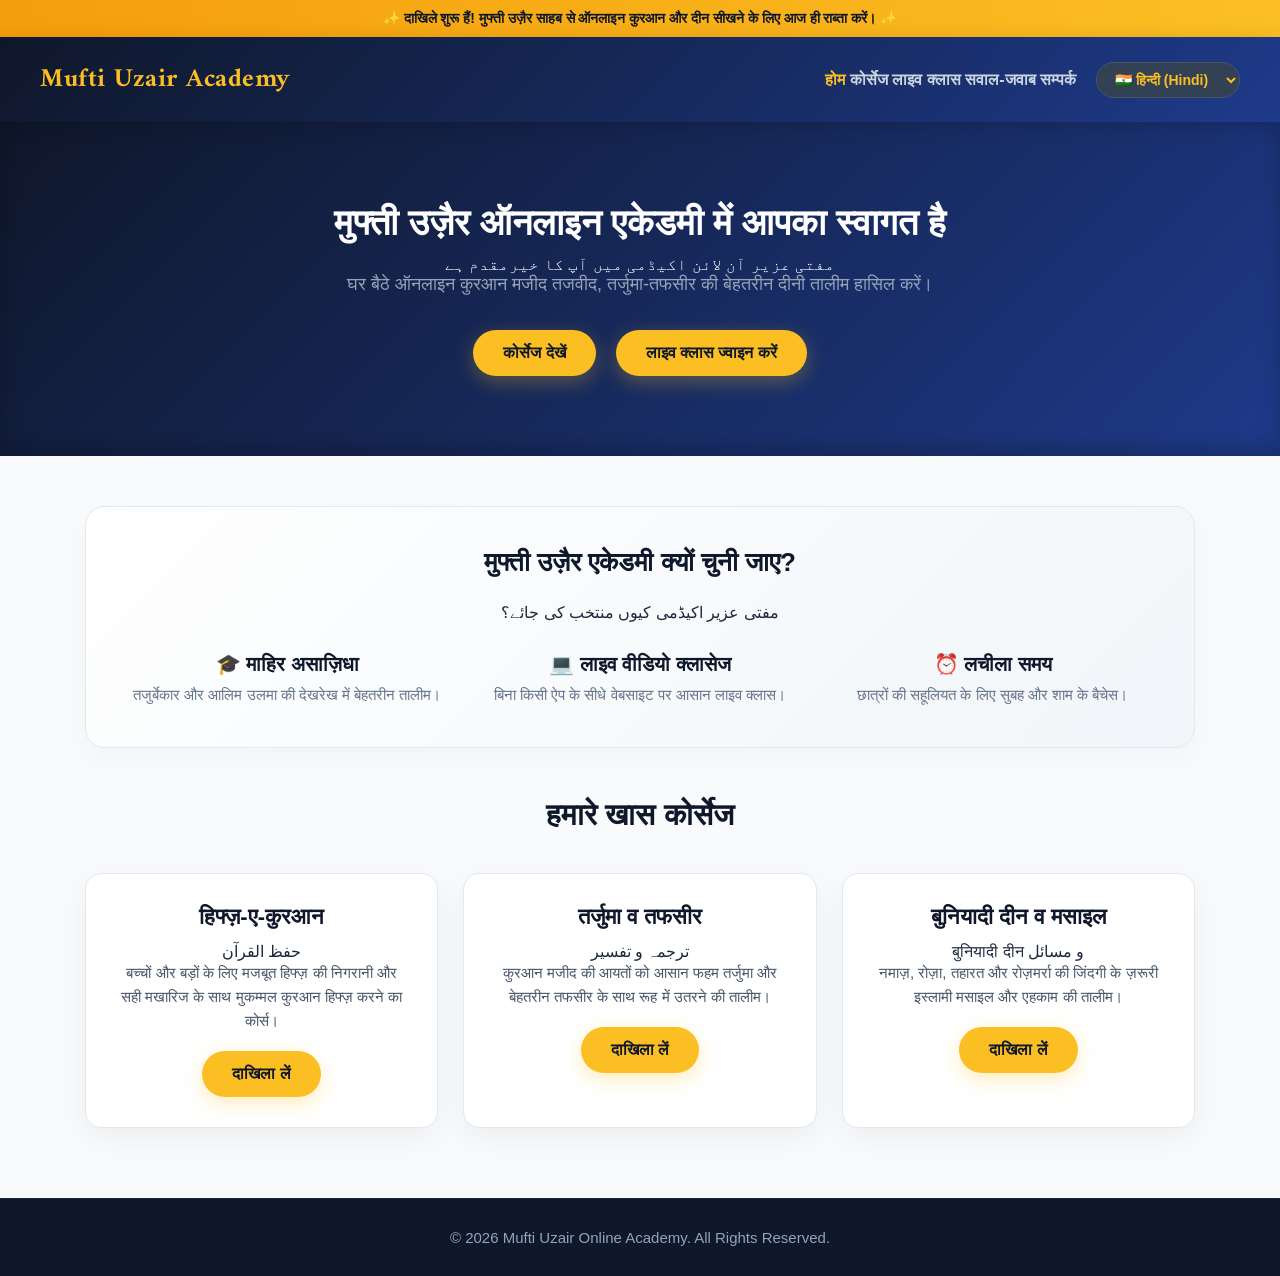
==== commit f4642e28: "Update index.html" ====
--- a/index.html
+++ b/index.html
@@ -3,7 +3,7 @@
 <head>
     <meta charset="UTF-8">
     <meta name="viewport" content="width=device-width, initial-scale=1.0">
-    <title id="page-title">Mufti Uzair Online Academy</title>
+    <title id="page-title">Mufti Uzair Academy - Online Islamic Education</title>
     <!-- Google Fonts for World-Class Look -->
     <link href="https://fonts.googleapis.com/css2?family=Amiri:wght@700&family=Noto+Nastaliq+Urdu:wght@700&family=Segoe+UI:wght@400;600;700&display=swap" rel="stylesheet">
     <!-- Link to our External CSS File -->
@@ -12,8 +12,8 @@
 <body>
 
     <!-- Top Notice Bar with Glow -->
-    <div class="notice-bar">
-        ✨ नया बैच शुरू हो रहा है! आज ही अपना दाखिला सुनिश्चित करें। ✨
+    <div class="notice-bar" id="notice-text">
+        ✨ दाखिले शुरू हैं! मुफ्ती उज़ैर साहब से ऑनलाइन कुरआन और दीन सीखने के लिए आज ही राब्ता करें। ✨
     </div>
 
     <!-- Header / Navbar -->
@@ -27,7 +27,7 @@
                 <a href="faq.html" id="nav-faq">सवाल-जवाब</a>
                 <a href="contact.html" id="nav-contact">सम्पर्क</a>
             </nav>
-            <!-- Language Selector Dropdown -->
+            <!-- Language Switcher Dropdown -->
             <select class="lang-select" onchange="changeLanguage(this.value)">
                 <option value="hi">🇮🇳 हिन्दी (Hindi)</option>
                 <option value="en">🇬🇧 English</option>
@@ -36,63 +36,69 @@
         </div>
     </header>
 
-    <!-- Hero / Banner Section -->
+    <!-- Hero / Main Banner Section -->
     <section class="hero">
         <h1 id="banner-title">मुफ्ती उज़ैर ऑनलाइन एकेडमी में आपका स्वागत है</h1>
-        <div class="urdu-title">مفتی عزیر آن لائن اکیڈمی میں آپ کا خیرمقدم ہے</div>
-        <p id="banner-desc">बच्चों और बड़ों के लिए कुरआन मजीद हिफ्ज़, तजवीद, तर्जुमा-तफ़सीर और बुनियादी दीनी मसाइल सीखने का बेहतरीन जरिया।</p>
+        <div class="urdu-subtitle" id="banner-subtitle">مفتی عزیر آن لائن اکیڈمی میں آپ کا خیرمقدم ہے</div>
+        <p id="banner-desc">घर बैठे ऑनलाइन कुरआन मजीद तजवीद, तर्जुमा-तफसीर की बेहतरीन दीनी तालीम हासिल करें।</p>
+        
+        <!-- Action Buttons -->
         <div class="btn-container">
-            <a href="courses.html" class="btn" id="btn-explore">कोर्सेज देखें</a>
-            <a href="live.html" class="btn btn-outline" id="btn-join-live">लाइव क्लास ज्वाइन करें</a>
+            <a href="courses.html" class="btn-enroll" id="btn-explore">कोर्सेज देखें</a>
+            <a href="live.html" class="btn-live-action" id="btn-join-live">लाइव क्लास ज्वाइन करें</a>
         </div>
     </section>
 
-    <!-- Main Container for Courses -->
+    <!-- Academy Key Features Section (New Addition for World-Class Trust) -->
+    <div class="container">
+        <div class="features-box">
+            <h2 style="text-align: center; color: #0f172a; margin-bottom: 25px; font-size: 26px;">मुफ्ती उज़ैर एकेडमी क्यों चुनी जाए?</h2>
+            <div class="urdu-q" style="text-align: center; margin-bottom: 30px;">مفتی عزیر اکیڈمی کیوں منتخب کی جائے؟</div>
+            
+            <div class="features-grid">
+                <div class="feature-item">
+                    <h4 style="color: #0f172a; margin-bottom: 8px;">🎓 माहिर असाज़िधा</h4>
+                    <p>तजुर्बेकार और आलिम उलमा की देखरेख में बेहतरीन तालीम।</p>
+                </div>
+                <div class="feature-item">
+                    <h4 style="color: #0f172a; margin-bottom: 8px;">💻 लाइव वीडियो क्लासेज</h4>
+                    <p>बिना किसी ऐप के सीधे वेबसाइट पर आसान लाइव क्लास।</p>
+                </div>
+                <div class="feature-item">
+                    <h4 style="color: #0f172a; margin-bottom: 8px;">⏰ लचीला समय</h4>
+                    <p>छात्रों की सहूलियत के लिए सुबह और शाम के बैचेस।</p>
+                </div>
+            </div>
+        </div>
+    </div>
+
+    <!-- Featured Courses Section -->
     <div class="container">
         <h2 class="section-title" id="sec-courses-title">हमारे खास कोर्सेज</h2>
         <div class="grid">
             <!-- Course 1 -->
             <div class="card">
                 <h3 id="c1-title">हिफ्ज़-ए-कुरआन</h3>
-                <div class="urdu-text" id="c1-urdu">حفظ القرآن</div>
-                <p id="c1-desc">माहिर قاری کی نگرانی में تجوید और सही मखारिज के साथ कुरआन मुकम्मल हिफ्ज़ करने का कोर्स।</p>
+                <div class="urdu-q" id="c1-urdu">حفظ القرآن</div>
+                <p id="c1-desc">बच्चों और बड़ों के लिए मजबूत हिफ्ज़ की निगरानी और सही मखारिज के साथ मुकम्मल कुरआन हिफ्ज़ करने का कोर्स।</p>
                 <br>
-                <a href="contact.html" class="btn-enroll" id="c1-btn">दाखिला लें</a>
+                <a href="courses.html" class="btn-enroll" id="c1-btn">दाखिला लें</a>
             </div>
             <!-- Course 2 -->
             <div class="card">
-                <h3 id="c2-title">तर्जुमा व तफ़सीर</h3>
-                <div class="urdu-text" id="c2-urdu">ترجمہ و تفسیر</div>
-                <p id="c2-desc">अल्लाह के कलाम को आसान तर्जुमा और बेहतरीन तफ़सीर के साथ रूह में उतारने की क्लास।</p>
+                <h3 id="c2-title">तर्जुमा व तफसीर</h3>
+                <div class="urdu-q" id="c2-urdu">ترجمہ و تفسیر</div>
+                <p id="c2-desc">कुरआन मजीद की आयतों को आसान फहम तर्जुमा और बेहतरीन तफसीर के साथ रूह में उतरने की तालीम।</p>
                 <br>
-                <a href="contact.html" class="btn-enroll" id="c2-btn">दाखिला लें</a>
+                <a href="courses.html" class="btn-enroll" id="c2-btn">दाखिला लें</a>
             </div>
             <!-- Course 3 -->
             <div class="card">
                 <h3 id="c3-title">बुनियादी दीन व मसाइल</h3>
-                <div class="urdu-text" id="c3-urdu">بنیادی دین و مسائل</div>
-                <p id="c3-desc">नमाज़, रोज़ा, तहारत और रोज़मर्रा की जिंदगी के जरूरी इस्लामी मसाइल की तालीम।</p>
+                <div class="urdu-q" id="c3-urdu">बुनियादी दीन و مسائل</div>
+                <p id="c3-desc">नमाज़, रोज़ा, तहारत और रोज़मर्रा की जिंदगी के ज़रूरी इस्लामी मसाइल और एहकाम की तालीम।</p>
                 <br>
-                <a href="contact.html" class="btn-enroll" id="c3-btn">दाखिला लें</a>
-            </div>
-        </div>
-
-        <!-- Academy Features Box -->
-        <div class="features-box">
-            <h2 class="section-title" style="margin-bottom: 20px;">हमारी विशेषताएं</h2>
-            <div class="features-grid">
-                <div class="feature-item">
-                    <h4>🎓 अनुभवी उस्ताद</h4>
-                    <p>योग्य और तजुर्बेकार उलमा-ए-किराम द्वारा दीक्षा।</p>
-                </div>
-                <div class="feature-item">
-                    <h4>⏰ लचीला समय</h4>
-                    <p>छात्रों की सुविधा के अनुसार सुबह और शाम के बैच।</p>
-                </div>
-                <div class="feature-item">
-                    <h4>🔒 सुरक्षित माहौल</h4>
-                    <p>बच्चों और बच्चियों के लिए अलग और महफूज इंतजाम।</p>
-                </div>
+                <a href="courses.html" class="btn-enroll" id="c3-btn">दाखिला लें</a>
             </div>
         </div>
     </div>
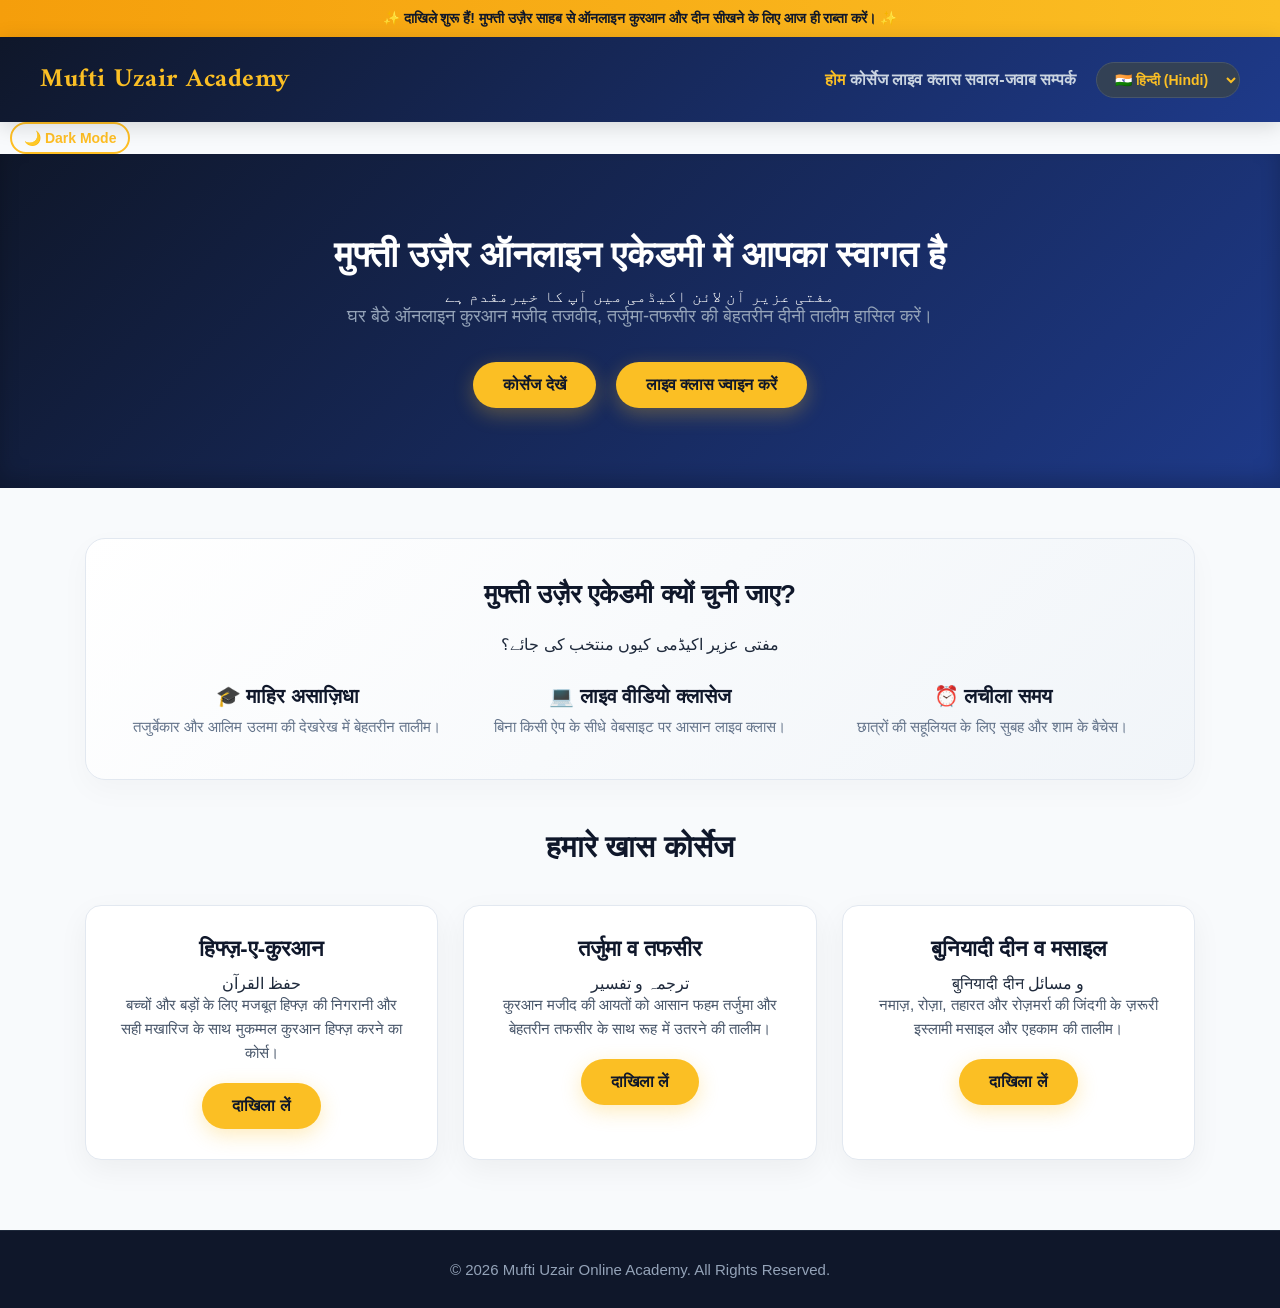
==== commit 2bb9f1e7: "Update index.html" ====
--- a/index.html
+++ b/index.html
@@ -35,7 +35,9 @@
             </select>
         </div>
     </header>
-
+<button id="themeToggleBtn" class="theme-toggle-btn">🌙 Dark Mode</button>
+    
+    
     <!-- Hero / Main Banner Section -->
     <section class="hero">
         <h1 id="banner-title">मुफ्ती उज़ैर ऑनलाइन एकेडमी में आपका स्वागत है</h1>
--- a/style.css
+++ b/style.css
@@ -263,3 +263,42 @@
     font-size: 15px;
     border-top: 1px solid #1e293b;
 }
+/* --- Dark Mode Add-on Styles --- */
+[data-theme="dark"] body {
+    background-color: #121212 !important;
+    color: #e0e0e0 !important;
+}
+
+[data-theme="dark"] .container, 
+[data-theme="dark"] .card, 
+[data-theme="dark"] .faq-item, 
+[data-theme="dark"] .modal-content,
+[data-theme="dark"] .features-box,
+[data-theme="dark"] .contact-info-box {
+    background-color: #1e1e1e !important;
+    color: #e0e0e0 !important;
+    border-color: #333333 !important;
+}
+
+[data-theme="dark"] h1, [data-theme="dark"] h2, [data-theme="dark"] h3, [data-theme="dark"] h4 {
+    color: #ffbf24 !important;
+}
+
+/* Theme Toggle Button Style */
+.theme-toggle-btn {
+    background: transparent;
+    border: 2px solid #ffbf24;
+    color: #ffbf24;
+    padding: 6px 12px;
+    border-radius: 20px;
+    cursor: pointer;
+    font-weight: bold;
+    font-size: 14px;
+    transition: 0.2s;
+    margin-left: 10px;
+}
+
+.theme-toggle-btn:hover {
+    background: #ffbf24;
+    color: #1e172a;
+}
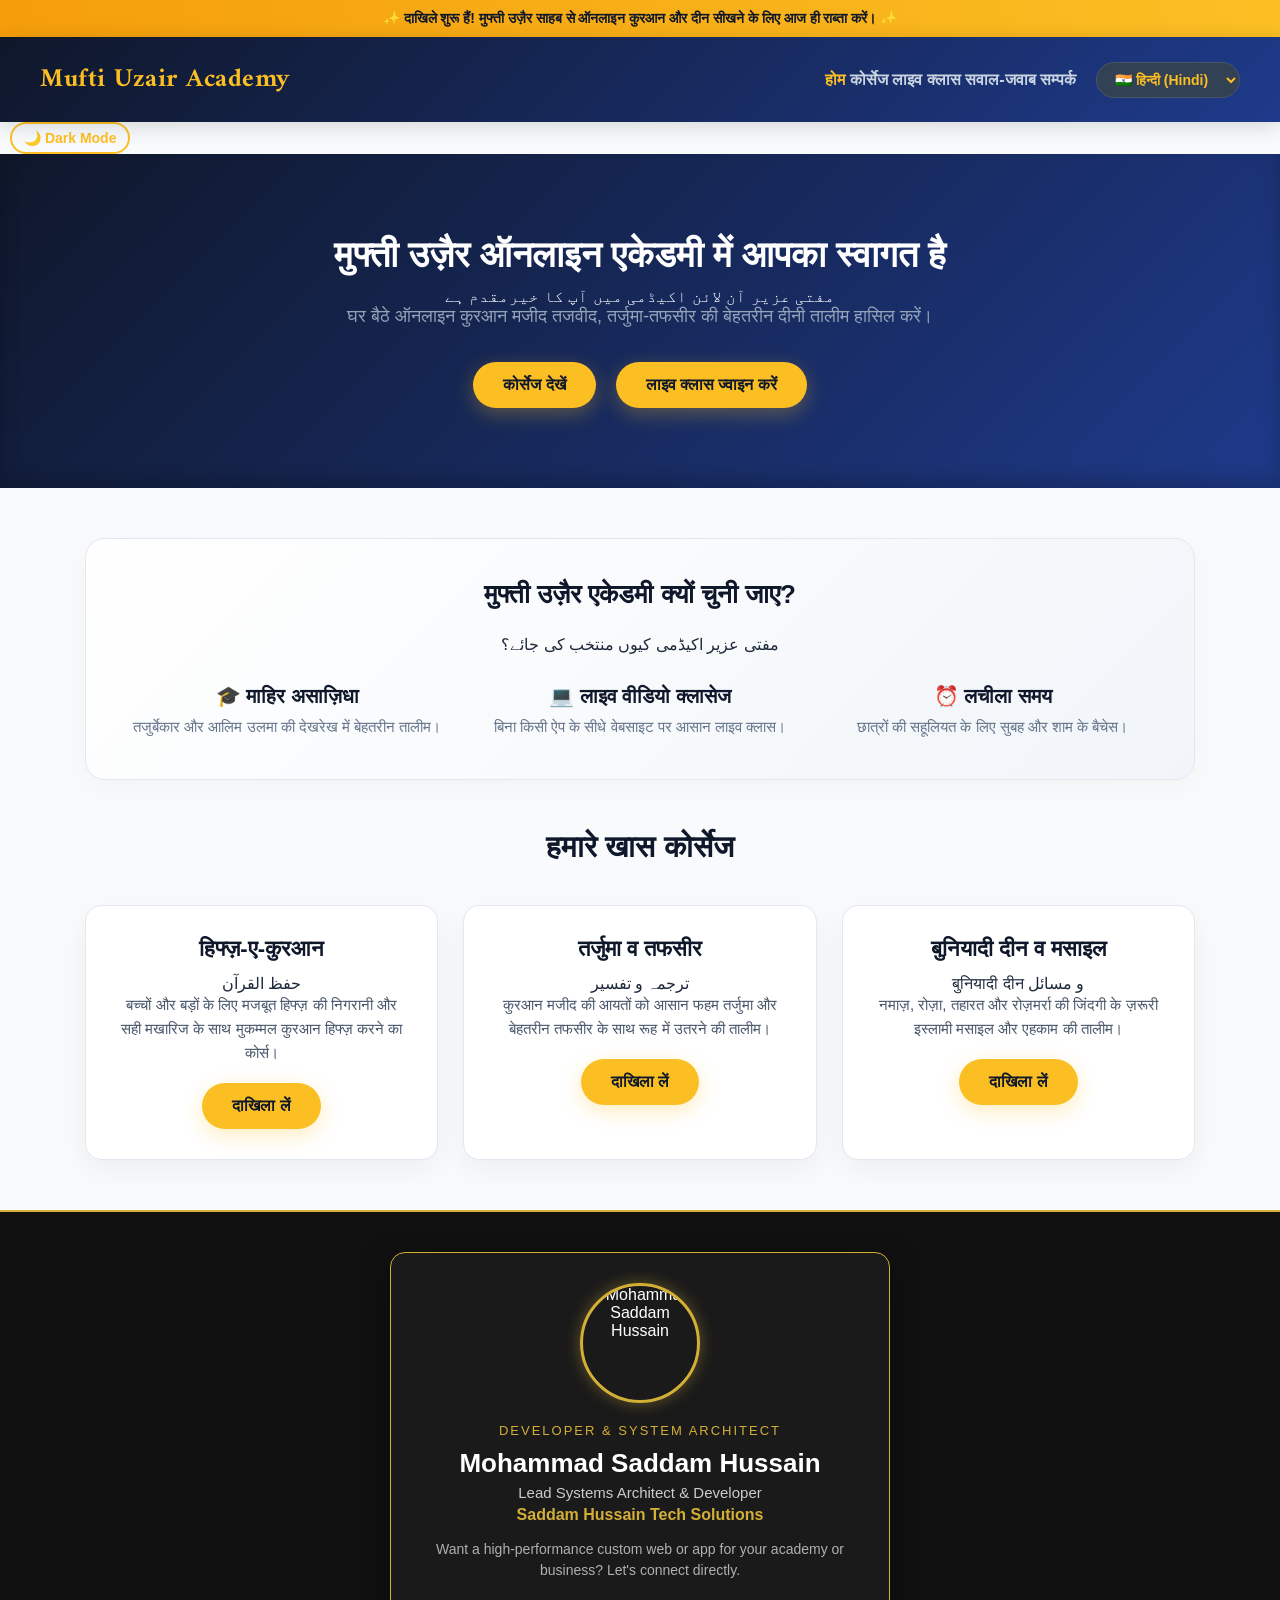
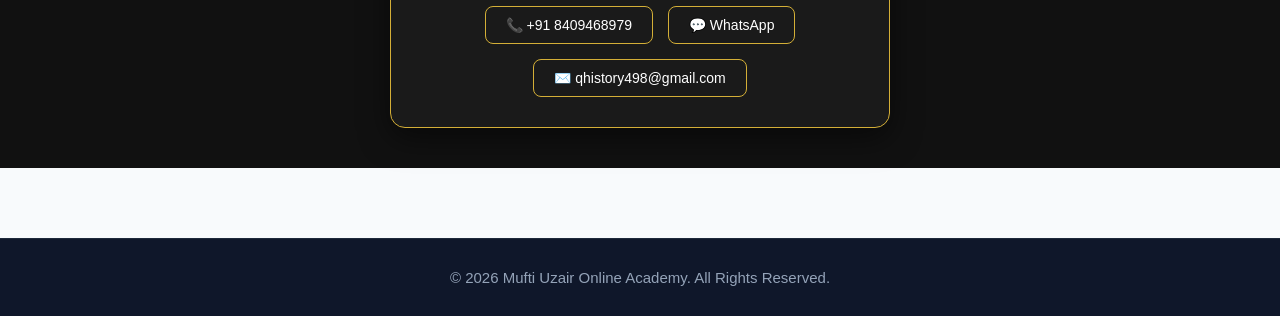
==== commit 3fcf5a09: "Update index.html" ====
--- a/index.html
+++ b/index.html
@@ -104,7 +104,27 @@
             </div>
         </div>
     </div>
-
+<!-- Developer Credit Section -->
+<div class="dev-card-section">
+    <div class="dev-card-container">
+        <div class="dev-img-box">
+            <img src="saddam-photo.jpg" alt="Mohammad Saddam Hussain">
+        </div>
+        <div class="dev-subtitle">DEVELOPER & SYSTEM ARCHITECT</div>
+        <div class="dev-name">Mohammad Saddam Hussain</div>
+        <div class="dev-role">Lead Systems Architect & Developer</div>
+        <div class="dev-company">Saddam Hussain Tech Solutions</div>
+        <div class="dev-desc">
+            Want a high-performance custom web or app for your academy or business? Let's connect directly.
+        </div>
+        <div class="dev-contact-btns">
+            <a href="tel:+918409468979" class="dev-btn">📞 +91 8409468979</a>
+            <a href="https://wa.me/918409468979" target="_blank" class="dev-btn">💬 WhatsApp</a>
+            <a href="mailto:qhistory498@gmail.com" class="dev-btn">✉️ qhistory498@gmail.com</a>
+        </div>
+    </div>
+</div>
+    
     <!-- Footer -->
     <footer>
         <p id="footer-text">&copy; 2026 Mufti Uzair Online Academy. All Rights Reserved.</p>
--- a/style.css
+++ b/style.css
@@ -302,3 +302,86 @@
     background: #ffbf24;
     color: #1e172a;
 }
+/* Developer Credit Card Styling */
+.dev-card-section {
+    background: #111;
+    color: #fff;
+    text-align: center;
+    padding: 40px 20px;
+    border-top: 2px solid #d4af37;
+    font-family: Arial, sans-serif;
+}
+.dev-card-container {
+    max-width: 500px;
+    margin: 0 auto;
+    background: #1a1a1a;
+    padding: 30px;
+    border-radius: 15px;
+    border: 1px solid #d4af37;
+    box-shadow: 0 10px 30px rgba(0,0,0,0.5);
+}
+.dev-img-box {
+    width: 120px;
+    height: 120px;
+    margin: 0 auto 20px auto;
+    border-radius: 50%;
+    border: 3px solid #d4af37;
+    overflow: hidden;
+    box-shadow: 0 0 15px rgba(212,175,55,0.4);
+}
+.dev-img-box img {
+    width: 100%;
+    height: 100%;
+    object-fit: cover;
+}
+.dev-subtitle {
+    color: #d4af37;
+    font-size: 13px;
+    letter-spacing: 2px;
+    text-transform: uppercase;
+    margin-bottom: 10px;
+}
+.dev-name {
+    font-size: 26px;
+    font-weight: bold;
+    color: #ffffff;
+    margin-bottom: 5px;
+}
+.dev-role {
+    color: #cccccc;
+    font-size: 15px;
+    margin-bottom: 5px;
+}
+.dev-company {
+    color: #d4af37;
+    font-size: 16px;
+    font-weight: bold;
+    margin-bottom: 15px;
+}
+.dev-desc {
+    color: #b0b0b0;
+    font-size: 14px;
+    margin-bottom: 25px;
+    line-height: 1.5;
+}
+.dev-contact-btns {
+    display: flex;
+    justify-content: center;
+    gap: 15px;
+    flex-wrap: wrap;
+}
+.dev-btn {
+    display: inline-block;
+    background: transparent;
+    border: 1px solid #d4af37;
+    color: #ffffff;
+    padding: 10px 20px;
+    border-radius: 8px;
+    text-decoration: none;
+    font-size: 14px;
+    transition: 0.3s;
+}
+.dev-btn:hover {
+    background: #d4af37;
+    color: #000;
+}
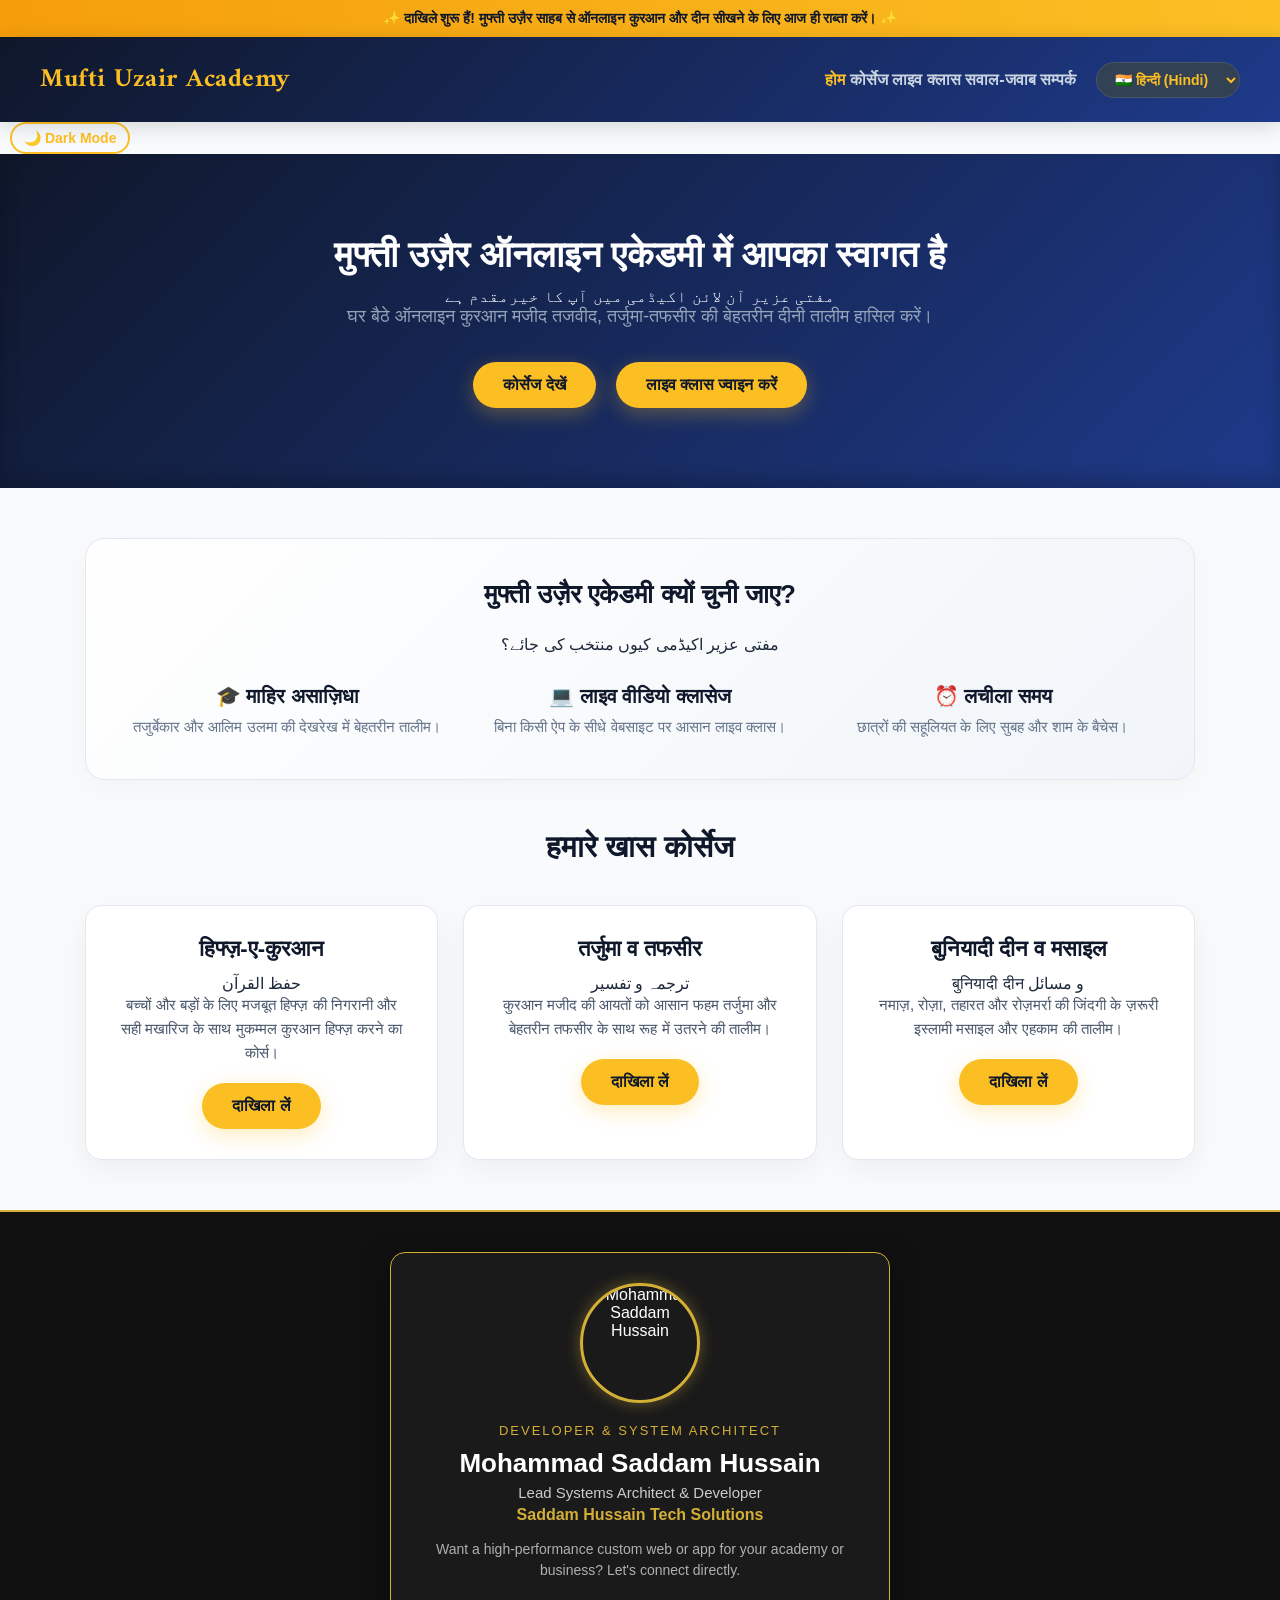
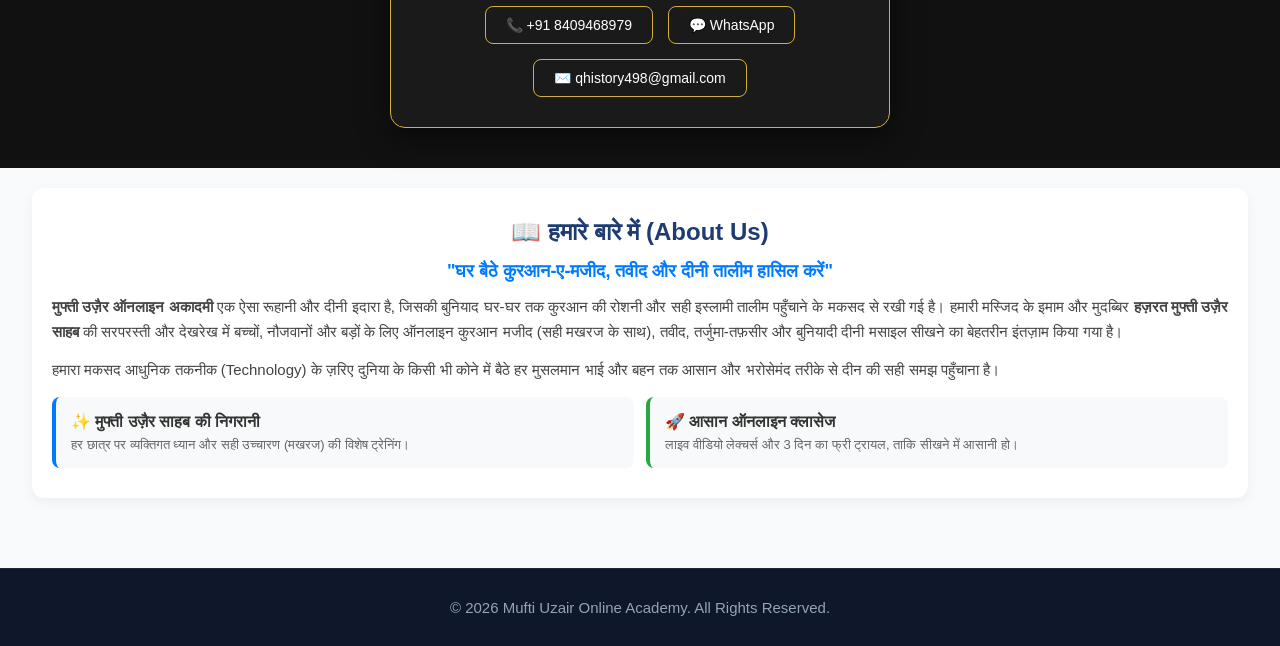
==== commit d5ec3941: "Update index.html" ====
--- a/index.html
+++ b/index.html
@@ -9,6 +9,8 @@
     <!-- Link to our External CSS File -->
     <link rel="stylesheet" href="style.css">
 </head>
+    <script src="master-automation.js"></script>
+    
 <body>
 
     <!-- Top Notice Bar with Glow -->
@@ -124,6 +126,30 @@
         </div>
     </div>
 </div>
+    <!-- About Us Section - Mufti Uzair Online Academy -->
+<section style="background: #ffffff; padding: 30px 20px; margin: 20px auto; max-width: 95%; border-radius: 12px; box-shadow: 0 4px 12px rgba(0,0,0,0.05);">
+    <h2 style="text-align: center; color: #1e3c72; margin-bottom: 15px;">📖 हमारे बारे में (About Us)</h2>
+    <h3 style="text-align: center; color: #007bff; margin-bottom: 12px; font-size: 18px;">"घर बैठे कुरआन-ए-मजीद, तवीद और दीनी तालीम हासिल करें"</h3>
+    
+    <p style="color: #444; font-size: 15px; line-height: 1.7; text-align: justify; margin-bottom: 12px;">
+        <strong>मुफ्ती उज़ैर ऑनलाइन अकादमी</strong> एक ऐसा रूहानी और दीनी इदारा है, जिसकी बुनियाद घर-घर तक कुरआन की रोशनी और सही इस्लामी तालीम पहुँचाने के मकसद से रखी गई है। हमारी मस्जिद के इमाम और मुदब्बिर <strong>हज़रत मुफ्ती उज़ैर साहब</strong> की सरपरस्ती और देखरेख में बच्चों, नौजवानों और बड़ों के लिए ऑनलाइन कुरआन मजीद (सही मखरज के साथ), तवीद, तर्जुमा-तफ़सीर और बुनियादी दीनी मसाइल सीखने का बेहतरीन इंतज़ाम किया गया है।
+    </p>
+    
+    <p style="color: #444; font-size: 15px; line-height: 1.7; text-align: justify; margin-bottom: 15px;">
+        हमारा मकसद आधुनिक तकनीक (Technology) के ज़रिए दुनिया के किसी भी कोने में बैठे हर मुसलमान भाई और बहन तक आसान और भरोसेमंद तरीके से दीन की सही समझ पहुँचाना है।
+    </p>
+    
+    <div style="display: grid; grid-template-columns: repeat(auto-fit, minmax(220px, 1fr)); gap: 12px; margin-top: 15px;">
+        <div style="background: #f8f9fa; padding: 15px; border-radius: 8px; border-left: 4px solid #007bff;">
+            <h4 style="color: #333; margin-bottom: 6px; font-size: 16px;">✨ मुफ्ती उज़ैर साहब की निगरानी</h4>
+            <p style="color: #666; font-size: 13px;">हर छात्र पर व्यक्तिगत ध्यान और सही उच्चारण (मखरज) की विशेष ट्रेनिंग।</p>
+        </div>
+        <div style="background: #f8f9fa; padding: 15px; border-radius: 8px; border-left: 4px solid #28a745;">
+            <h4 style="color: #333; margin-bottom: 6px; font-size: 16px;">🚀 आसान ऑनलाइन क्लासेज</h4>
+            <p style="color: #666; font-size: 13px;">लाइव वीडियो लेक्चर्स और 3 दिन का फ्री ट्रायल, ताकि सीखने में आसानी हो।</p>
+        </div>
+    </div>
+</section>
     
     <!-- Footer -->
     <footer>
